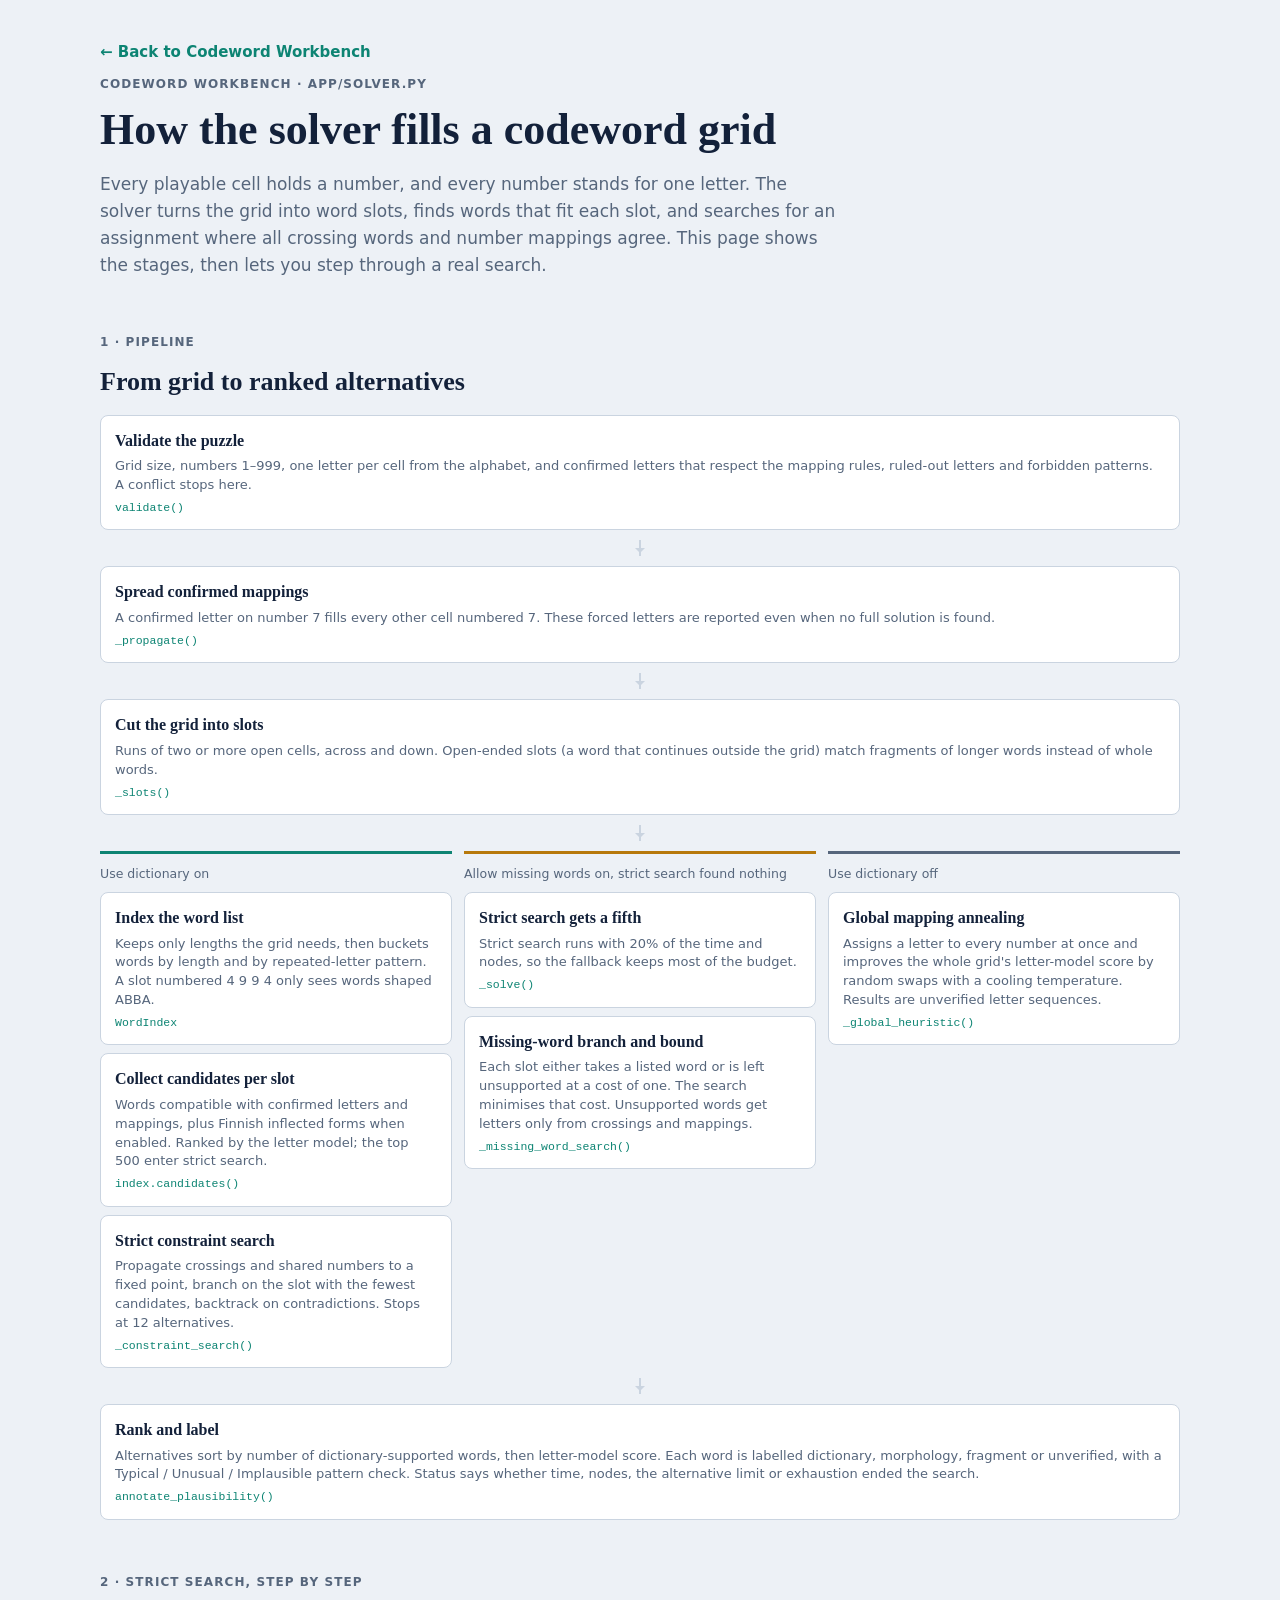
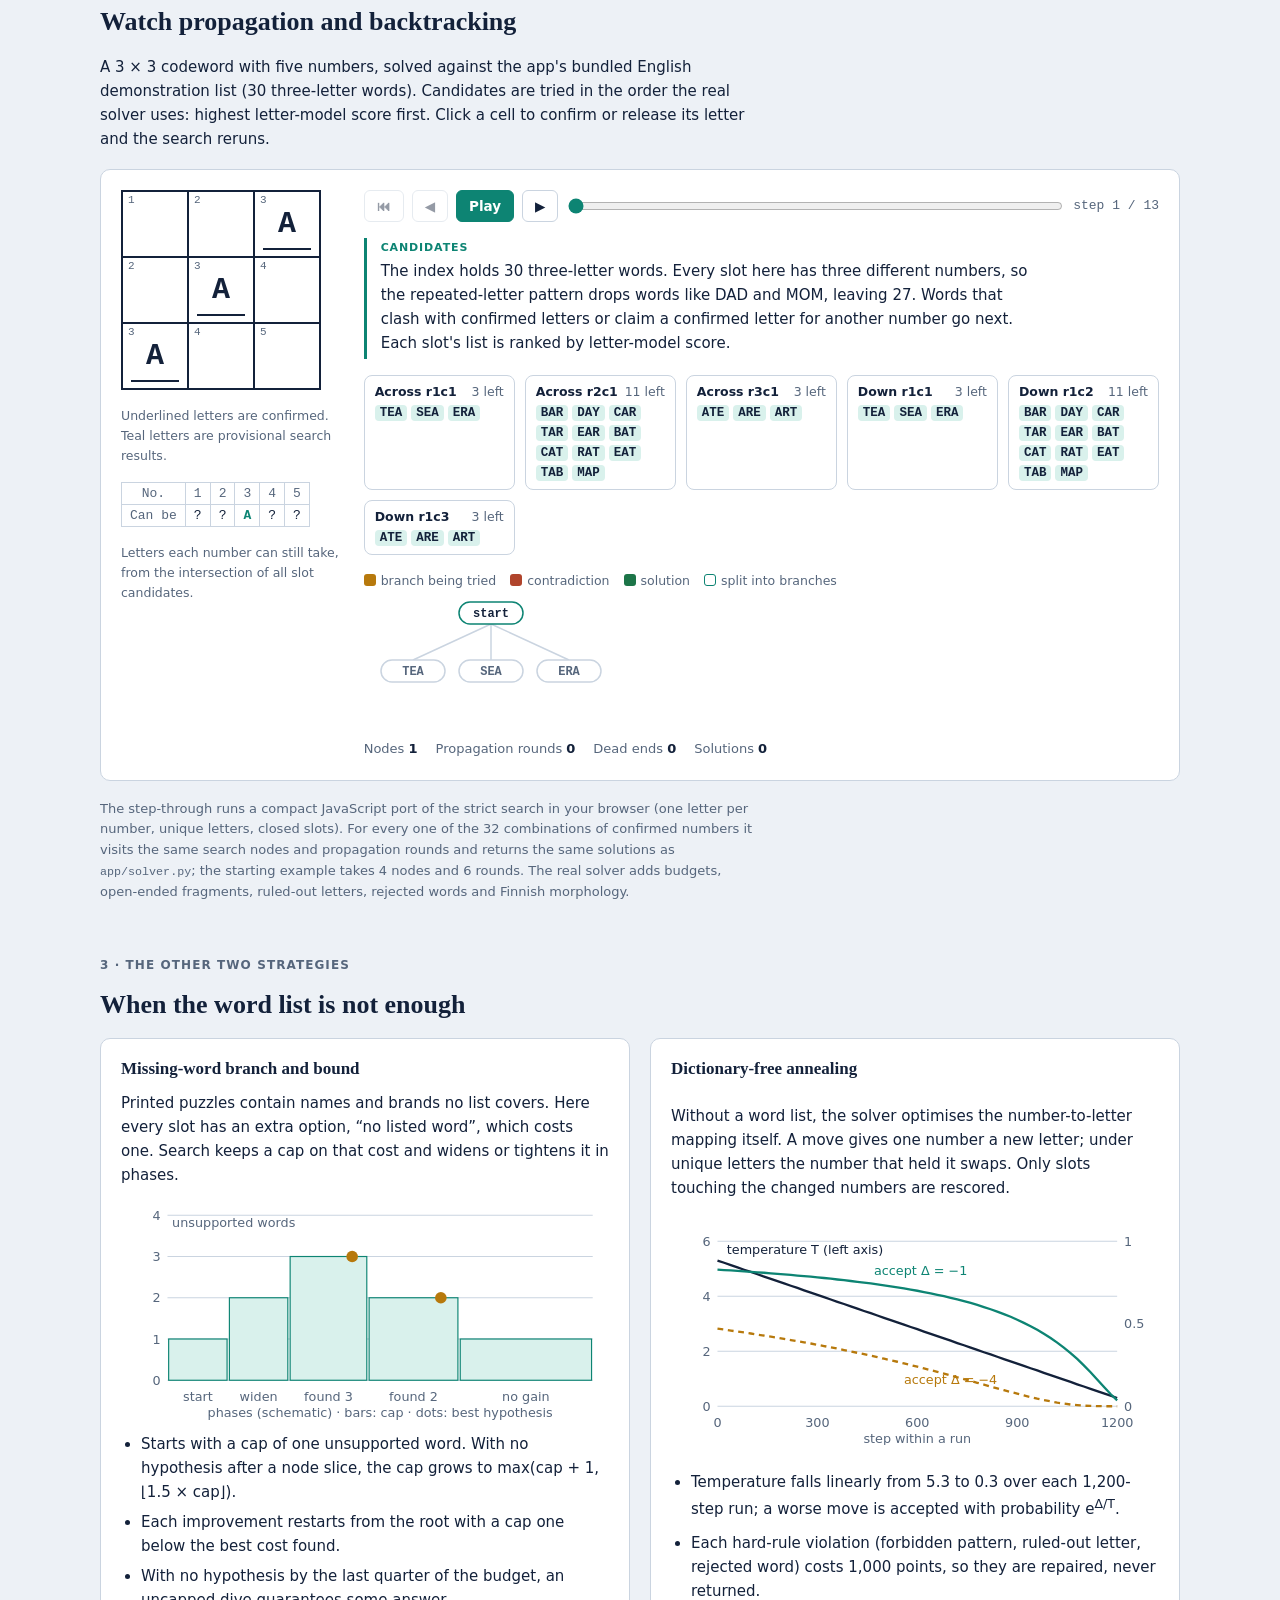
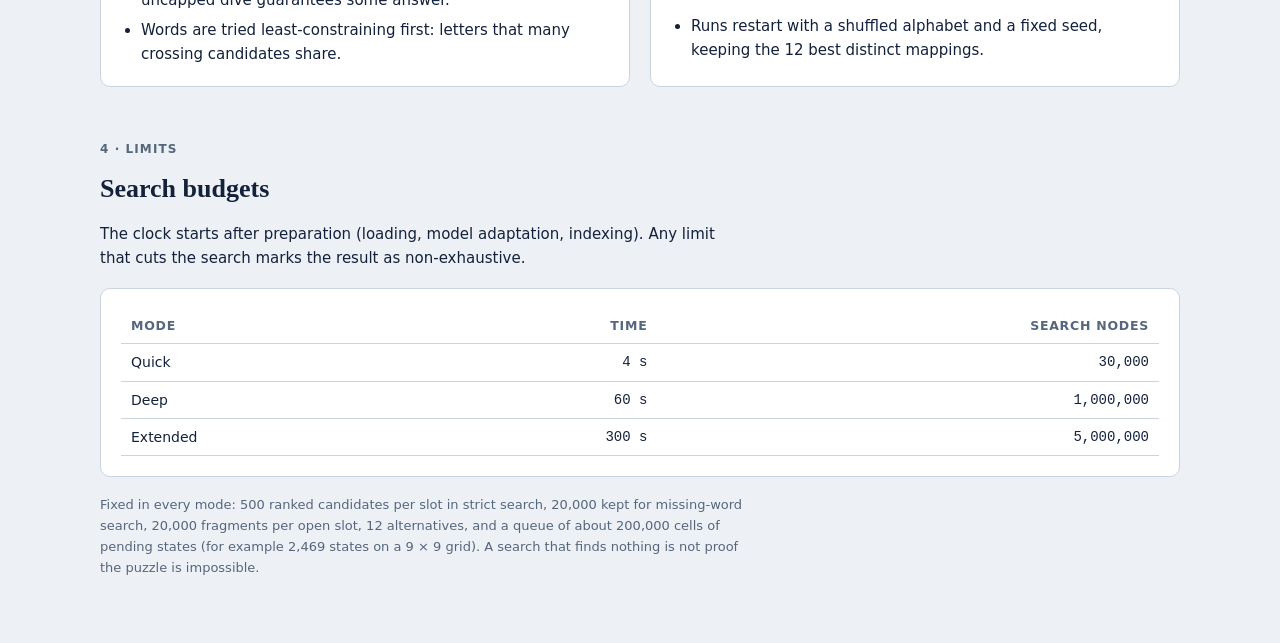
==== static/how-it-works.html @ 8bbf57bd "Keep the walkthrough's search tree inside its box With no confirmed letters the search tree is wider" ====
<!doctype html>
<html lang="en">
<meta charset="utf-8"><meta name="viewport" content="width=device-width, initial-scale=1, viewport-fit=cover">
<title>Codeword Solver Walkthrough</title>
<meta name="claude:viewport-fit-sides" content="cover">
<style>
/* Layout: one reading column; the step-through widens into a grid | candidates | tree workbench. */
:root{
  --paper:#edf1f6; --sheet:#ffffff; --ink:#13213a; --muted:#56667c; --rule:#cad4e0;
  --teal:#0d8473; --teal-soft:#d9f1ec; --focus:#b7790c; --focus-soft:#fbefd5;
  --dead:#b0442c; --ok:#1d7548; --black:#13213a;
  --display:"Iowan Old Style","Palatino Linotype",Palatino,"Book Antiqua",Georgia,serif;
  --body:system-ui,-apple-system,"Segoe UI",Roboto,"Helvetica Neue",Arial,sans-serif;
  --mono:ui-monospace,"SF Mono",Menlo,Consolas,"Liberation Mono",monospace;
  color-scheme:light;
}
@media (prefers-color-scheme:dark){:root:not([data-theme="light"]){
  --paper:#0b1220; --sheet:#121d2e; --ink:#e6edf5; --muted:#94a8bd; --rule:#26364b;
  --teal:#62dec5; --teal-soft:#14343a; --focus:#f2c14e; --focus-soft:#3a3018;
  --dead:#f08a6c; --ok:#6fd49b; --black:#05090f; color-scheme:dark}}
:root[data-theme="dark"]{
  --paper:#0b1220; --sheet:#121d2e; --ink:#e6edf5; --muted:#94a8bd; --rule:#26364b;
  --teal:#62dec5; --teal-soft:#14343a; --focus:#f2c14e; --focus-soft:#3a3018;
  --dead:#f08a6c; --ok:#6fd49b; --black:#05090f; color-scheme:dark}
*{box-sizing:border-box}
body{margin:0;background:var(--paper);color:var(--ink);font:15px/1.6 var(--body);
  padding-left:max(16px,env(safe-area-inset-left,0px));padding-right:max(16px,env(safe-area-inset-right,0px))}
main{max-width:1080px;margin:0 auto;padding-block:40px 64px;display:grid;gap:56px}
h1,h2,h3{font-family:var(--display);font-weight:600;line-height:1.2;text-wrap:balance;margin:0}
h1{font-size:clamp(30px,5vw,44px)} h2{font-size:26px} h3{font-size:17px}
p{margin:0;max-width:68ch} code,.mono{font-family:var(--mono);font-size:.9em}
.back{justify-self:start;color:var(--teal);font-weight:600;text-decoration:none}.back:hover{text-decoration:underline}.back:focus-visible{outline:2px solid var(--focus);outline-offset:3px}
.eyebrow{font:600 12px/1 var(--body);letter-spacing:.09em;text-transform:uppercase;color:var(--muted)}
section{display:grid;gap:18px} .lede{font-size:17px;color:var(--muted)}
header{display:grid;gap:14px}
.sheet{background:var(--sheet);border:1px solid var(--rule);border-radius:10px;padding:20px}
/* pipeline */
.flow{display:grid;gap:10px}
.stage{background:var(--sheet);border:1px solid var(--rule);border-radius:8px;padding:12px 14px;display:grid;gap:4px;min-width:0}
.stage b{font-family:var(--display);font-size:16px}
.stage small{color:var(--muted);font-size:13px;line-height:1.45}
.stage .fn{font-family:var(--mono);font-size:11.5px;color:var(--teal)}
.down{justify-self:center;width:2px;height:16px;background:var(--rule);position:relative}
.down::after{content:"";position:absolute;left:-4px;bottom:-2px;border:5px solid transparent;border-top-color:var(--rule)}
.fork{display:grid;grid-template-columns:repeat(auto-fit,minmax(230px,1fr));gap:12px;align-items:start}
.lane{display:grid;gap:8px;border-top:3px solid var(--rule);padding-top:10px;min-width:0}
.lane[data-k="strict"]{border-color:var(--teal)} .lane[data-k="missing"]{border-color:var(--focus)} .lane[data-k="anneal"]{border-color:var(--muted)}
.lane .cond{font-size:12.5px;color:var(--muted)}
/* workbench */
.bench{display:grid;grid-template-columns:auto minmax(0,1fr);gap:20px;align-items:start}
@media (max-width:760px){.bench{grid-template-columns:minmax(0,1fr)}}
.left{display:grid;gap:16px;justify-items:start}
.grid{display:grid;grid-template-columns:repeat(3,64px);grid-template-rows:repeat(3,64px);border:2px solid var(--ink);background:var(--ink);gap:2px}
.cell{position:relative;background:var(--sheet);border:0;padding:0;font:600 30px/64px var(--mono);color:var(--teal);text-align:center;cursor:pointer}
.cell .n{position:absolute;left:5px;top:3px;font:500 11px/1 var(--mono);color:var(--muted)}
.cell.given{color:var(--ink);font-weight:800}
.cell.given::after{content:"";position:absolute;inset:auto 8px 6px;height:2px;background:var(--ink)}
.cell.hot{background:var(--focus-soft)} .cell.new{animation:pop .5s ease}
.cell:focus-visible{outline:3px solid var(--focus);outline-offset:-3px}
@keyframes pop{from{background:var(--teal-soft)}}
.hint{font-size:12.5px;color:var(--muted);max-width:28ch}
table{border-collapse:collapse;font-variant-numeric:tabular-nums}
.support th,.support td{border:1px solid var(--rule);padding:3px 8px;font:13px var(--mono);text-align:center}
.support th{color:var(--muted);font-weight:500}
.support td.one{color:var(--teal);font-weight:700}
.slots{display:grid;grid-template-columns:repeat(auto-fill,minmax(150px,1fr));gap:10px}
.slot{border:1px solid var(--rule);border-radius:8px;padding:8px 10px;display:grid;gap:6px;align-content:start;min-width:0}
.slot.hot{border-color:var(--focus);background:var(--focus-soft)}
.slot.fail{border-color:var(--dead)}
.slot h4{margin:0;font:600 12.5px var(--body);display:flex;justify-content:space-between;gap:6px}
.slot h4 span{color:var(--muted);font-weight:500}
.words{display:flex;flex-wrap:wrap;gap:4px}
.w{font:600 12.5px var(--mono);padding:1px 5px;border-radius:4px;background:var(--teal-soft);color:var(--ink)}
.w.gone{background:none;color:var(--muted);text-decoration:line-through;font-weight:400}
.w.try{background:var(--focus);color:var(--sheet)}
.slot .done{font-size:12px;color:var(--ok)}
.controls{display:flex;flex-wrap:wrap;gap:8px;align-items:center}
button.b{font:600 13.5px var(--body);border:1px solid var(--rule);background:var(--sheet);color:var(--ink);border-radius:6px;padding:7px 12px;cursor:pointer}
button.b:hover{border-color:var(--teal)} button.b:focus-visible{outline:2px solid var(--focus);outline-offset:2px}
button.b.primary{background:var(--teal);border-color:var(--teal);color:var(--sheet)}
button.b:disabled{opacity:.45;cursor:default}
input[type=range]{flex:1 1 160px;accent-color:var(--teal)}
.counter{font:13px var(--mono);color:var(--muted);font-variant-numeric:tabular-nums}
.narr{border-left:3px solid var(--teal);padding:4px 0 4px 14px;display:grid;gap:6px;min-height:84px}
.narr.dead{border-color:var(--dead)} .narr.solution{border-color:var(--ok)} .narr.choose,.narr.branch{border-color:var(--focus)}
.narr .tag{font:700 11px/1 var(--body);letter-spacing:.08em;text-transform:uppercase}
.narr.dead .tag{color:var(--dead)} .narr.solution .tag{color:var(--ok)} .narr .tag{color:var(--teal)} .narr.choose .tag,.narr.branch .tag{color:var(--focus)}
.work{display:grid;gap:16px;min-width:0}.work>*{min-width:0}
/* Wide trees shrink to fit, down to 60% of full size, then scroll inside their own box. */
.treebox{overflow-x:auto;max-width:100%} .treebox svg{display:block;width:100%;height:auto}
.stats{display:flex;flex-wrap:wrap;gap:6px 18px;font-size:13px;color:var(--muted)}
.stats b{color:var(--ink);font-variant-numeric:tabular-nums}
.two{display:grid;grid-template-columns:repeat(auto-fit,minmax(300px,1fr));gap:20px}
.two>*{min-width:0}
ul{margin:0;padding-left:20px;display:grid;gap:6px;max-width:68ch}
.chart{width:100%;height:auto;display:block}
.chart text{fill:var(--muted);font:11px var(--body)}
.budgets{overflow-x:auto}
.budgets table{width:100%;min-width:480px}
.budgets th,.budgets td{text-align:left;padding:7px 10px;border-bottom:1px solid var(--rule);font-size:14px}
.budgets th{font-weight:600;color:var(--muted);font-size:12.5px;text-transform:uppercase;letter-spacing:.06em}
.budgets td.num{font-family:var(--mono);text-align:right}
.note{font-size:13px;color:var(--muted);max-width:80ch}
.legend{display:flex;flex-wrap:wrap;gap:14px;font-size:12.5px;color:var(--muted);align-items:center}
.sw{display:inline-block;width:12px;height:12px;border-radius:3px;vertical-align:-1px;margin-right:5px}
@media (prefers-reduced-motion:reduce){.cell.new{animation:none}}
</style>

<main>
<header>
  <a class="back" href="./">← Back to Codeword Workbench</a>
  <span class="eyebrow">Codeword Workbench · app/solver.py</span>
  <h1>How the solver fills a codeword grid</h1>
  <p class="lede">Every playable cell holds a number, and every number stands for one letter. The solver turns the grid into word slots, finds words that fit each slot, and searches for an assignment where all crossing words and number mappings agree. This page shows the stages, then lets you step through a real search.</p>
</header>

<section aria-labelledby="pipe">
  <span class="eyebrow">1 · Pipeline</span>
  <h2 id="pipe">From grid to ranked alternatives</h2>
  <div class="flow">
    <div class="stage"><b>Validate the puzzle</b><small>Grid size, numbers 1–999, one letter per cell from the alphabet, and confirmed letters that respect the mapping rules, ruled-out letters and forbidden patterns. A conflict stops here.</small><span class="fn">validate()</span></div>
    <div class="down"></div>
    <div class="stage"><b>Spread confirmed mappings</b><small>A confirmed letter on number 7 fills every other cell numbered 7. These forced letters are reported even when no full solution is found.</small><span class="fn">_propagate()</span></div>
    <div class="down"></div>
    <div class="stage"><b>Cut the grid into slots</b><small>Runs of two or more open cells, across and down. Open-ended slots (a word that continues outside the grid) match fragments of longer words instead of whole words.</small><span class="fn">_slots()</span></div>
    <div class="down"></div>
    <div class="fork">
      <div class="lane" data-k="strict">
        <span class="cond">Use dictionary on</span>
        <div class="stage"><b>Index the word list</b><small>Keeps only lengths the grid needs, then buckets words by length and by repeated-letter pattern. A slot numbered 4 9 9 4 only sees words shaped ABBA.</small><span class="fn">WordIndex</span></div>
        <div class="stage"><b>Collect candidates per slot</b><small>Words compatible with confirmed letters and mappings, plus Finnish inflected forms when enabled. Ranked by the letter model; the top 500 enter strict search.</small><span class="fn">index.candidates()</span></div>
        <div class="stage"><b>Strict constraint search</b><small>Propagate crossings and shared numbers to a fixed point, branch on the slot with the fewest candidates, backtrack on contradictions. Stops at 12 alternatives.</small><span class="fn">_constraint_search()</span></div>
      </div>
      <div class="lane" data-k="missing">
        <span class="cond">Allow missing words on, strict search found nothing</span>
        <div class="stage"><b>Strict search gets a fifth</b><small>Strict search runs with 20% of the time and nodes, so the fallback keeps most of the budget.</small><span class="fn">_solve()</span></div>
        <div class="stage"><b>Missing-word branch and bound</b><small>Each slot either takes a listed word or is left unsupported at a cost of one. The search minimises that cost. Unsupported words get letters only from crossings and mappings.</small><span class="fn">_missing_word_search()</span></div>
      </div>
      <div class="lane" data-k="anneal">
        <span class="cond">Use dictionary off</span>
        <div class="stage"><b>Global mapping annealing</b><small>Assigns a letter to every number at once and improves the whole grid's letter-model score by random swaps with a cooling temperature. Results are unverified letter sequences.</small><span class="fn">_global_heuristic()</span></div>
      </div>
    </div>
    <div class="down"></div>
    <div class="stage"><b>Rank and label</b><small>Alternatives sort by number of dictionary-supported words, then letter-model score. Each word is labelled dictionary, morphology, fragment or unverified, with a Typical / Unusual / Implausible pattern check. Status says whether time, nodes, the alternative limit or exhaustion ended the search.</small><span class="fn">annotate_plausibility()</span></div>
  </div>
</section>

<section aria-labelledby="step">
  <span class="eyebrow">2 · Strict search, step by step</span>
  <h2 id="step">Watch propagation and backtracking</h2>
  <p>A 3 × 3 codeword with five numbers, solved against the app's bundled English demonstration list (30 three-letter words). Candidates are tried in the order the real solver uses: highest letter-model score first. Click a cell to confirm or release its letter and the search reruns.</p>
  <div class="sheet bench">
    <div class="left">
      <div class="grid" id="grid" role="group" aria-label="Puzzle grid"></div>
      <p class="hint">Underlined letters are confirmed. Teal letters are provisional search results.</p>
      <table class="support" aria-label="Letters still possible for each number"><thead><tr id="supH"></tr></thead><tbody><tr id="supB"></tr></tbody></table>
      <p class="hint">Letters each number can still take, from the intersection of all slot candidates.</p>
    </div>
    <div class="work">
      <div class="controls">
        <button class="b" id="first" aria-label="First step">⏮</button>
        <button class="b" id="prev" aria-label="Previous step">◀</button>
        <button class="b primary" id="play">Play</button>
        <button class="b" id="next" aria-label="Next step">▶</button>
        <input type="range" id="scrub" min="0" max="0" value="0" aria-label="Step">
        <span class="counter" id="count"></span>
      </div>
      <div class="narr" id="narr" aria-live="polite"></div>
      <div class="slots" id="slots"></div>
      <div>
        <div class="legend"><span><i class="sw" style="background:var(--focus)"></i>branch being tried</span><span><i class="sw" style="background:var(--dead)"></i>contradiction</span><span><i class="sw" style="background:var(--ok)"></i>solution</span><span><i class="sw" style="border:1.5px solid var(--teal)"></i>split into branches</span></div>
        <div class="treebox" id="tree"></div>
      </div>
      <div class="stats" id="stats"></div>
    </div>
  </div>
  <p class="note">The step-through runs a compact JavaScript port of the strict search in your browser (one letter per number, unique letters, closed slots). For every one of the 32 combinations of confirmed numbers it visits the same search nodes and propagation rounds and returns the same solutions as <code>app/solver.py</code>; the starting example takes 4 nodes and 6 rounds. The real solver adds budgets, open-ended fragments, ruled-out letters, rejected words and Finnish morphology.</p>
</section>

<section aria-labelledby="fallbacks">
  <span class="eyebrow">3 · The other two strategies</span>
  <h2 id="fallbacks">When the word list is not enough</h2>
  <div class="two">
    <div class="sheet" style="display:grid;gap:12px">
      <h3>Missing-word branch and bound</h3>
      <p>Printed puzzles contain names and brands no list covers. Here every slot has an extra option, “no listed word”, which costs one. Search keeps a cap on that cost and widens or tightens it in phases.</p>
      <svg class="chart" id="capchart" viewBox="0 0 420 190" role="img" aria-label="Schematic of the unsupported-word cap over successive search phases"></svg>
      <ul>
        <li>Starts with a cap of one unsupported word. With no hypothesis after a node slice, the cap grows to max(cap + 1, ⌊1.5 × cap⌋).</li>
        <li>Each improvement restarts from the root with a cap one below the best cost found.</li>
        <li>With no hypothesis by the last quarter of the budget, an uncapped dive guarantees some answer.</li>
        <li>Words are tried least-constraining first: letters that many crossing candidates share.</li>
      </ul>
    </div>
    <div class="sheet" style="display:grid;gap:12px">
      <h3>Dictionary-free annealing</h3>
      <p>Without a word list, the solver optimises the number-to-letter mapping itself. A move gives one number a new letter; under unique letters the number that held it swaps. Only slots touching the changed numbers are rescored.</p>
      <svg class="chart" id="annealchart" viewBox="0 0 420 190" role="img" aria-label="Temperature and acceptance probability over one 1200-step annealing run"></svg>
      <ul>
        <li>Temperature falls linearly from 5.3 to 0.3 over each 1,200-step run; a worse move is accepted with probability e<sup>Δ/T</sup>.</li>
        <li>Each hard-rule violation (forbidden pattern, ruled-out letter, rejected word) costs 1,000 points, so they are repaired, never returned.</li>
        <li>Runs restart with a shuffled alphabet and a fixed seed, keeping the 12 best distinct mappings.</li>
      </ul>
    </div>
  </div>
</section>

<section aria-labelledby="budget">
  <span class="eyebrow">4 · Limits</span>
  <h2 id="budget">Search budgets</h2>
  <p>The clock starts after preparation (loading, model adaptation, indexing). Any limit that cuts the search marks the result as non-exhaustive.</p>
  <div class="sheet budgets">
    <table>
      <thead><tr><th>Mode</th><th style="text-align:right">Time</th><th style="text-align:right">Search nodes</th></tr></thead>
      <tbody>
        <tr><td>Quick</td><td class="num">4 s</td><td class="num">30,000</td></tr>
        <tr><td>Deep</td><td class="num">60 s</td><td class="num">1,000,000</td></tr>
        <tr><td>Extended</td><td class="num">300 s</td><td class="num">5,000,000</td></tr>
      </tbody>
    </table>
  </div>
  <p class="note">Fixed in every mode: 500 ranked candidates per slot in strict search, 20,000 kept for missing-word search, 20,000 fragments per open slot, 12 alternatives, and a queue of about 200,000 cells of pending states (for example 2,469 states on a 9 × 9 grid). A search that finds nothing is not proof the puzzle is impossible.</p>
</section>
</main>

<script src="how-it-works-engine.js"></script>
<script src="how-it-works.js"></script>
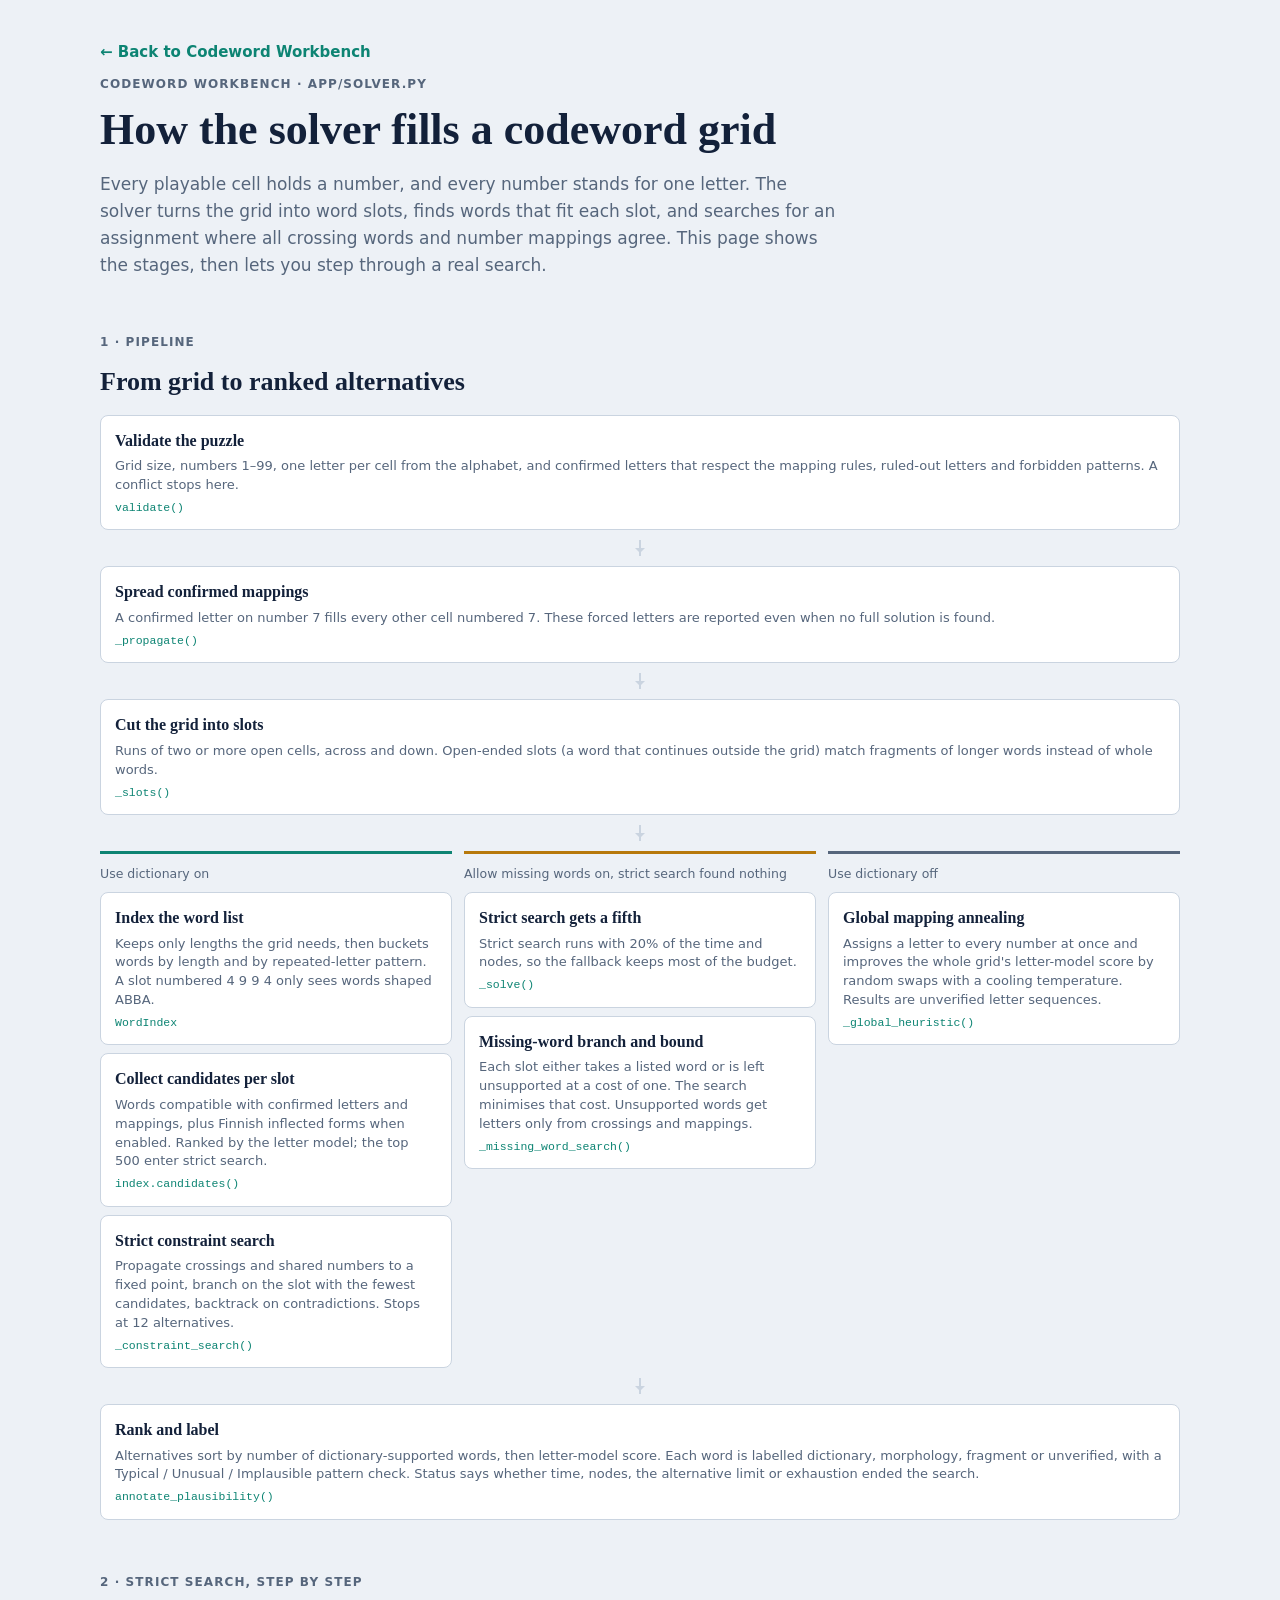
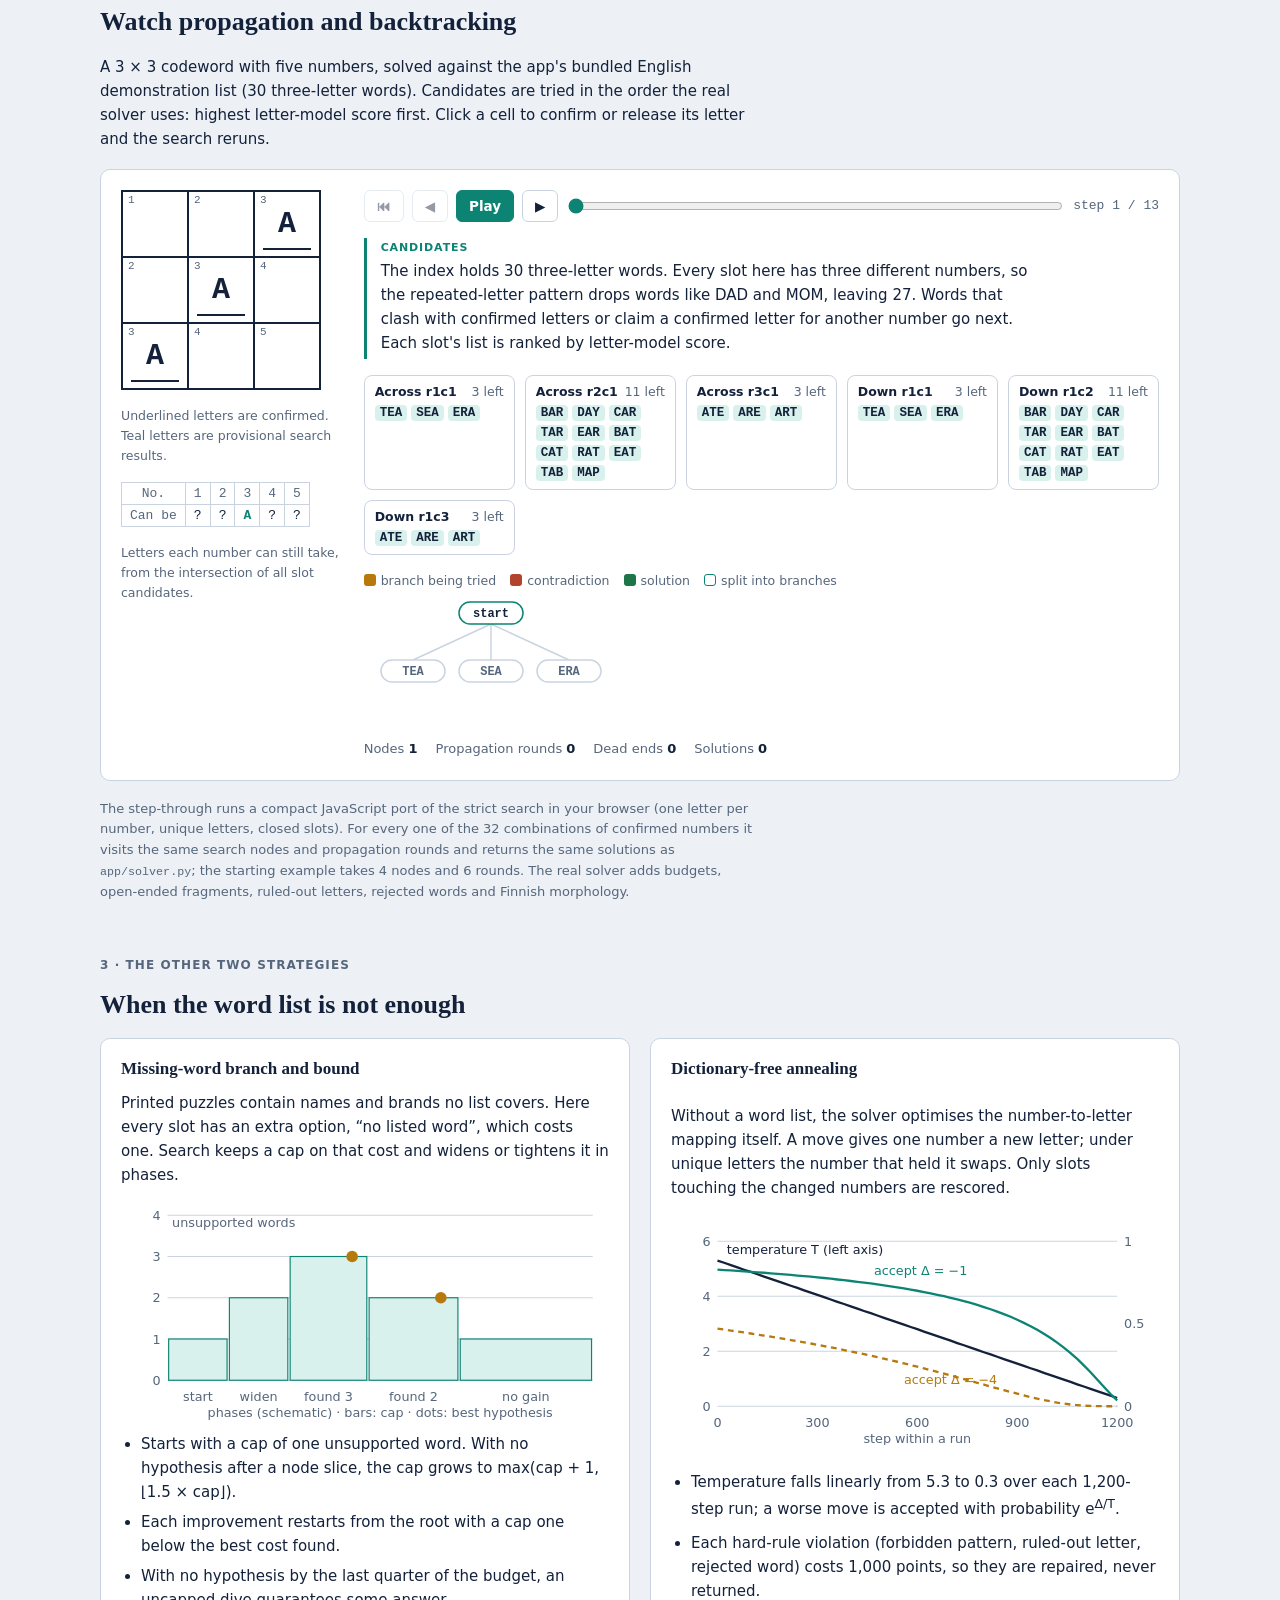
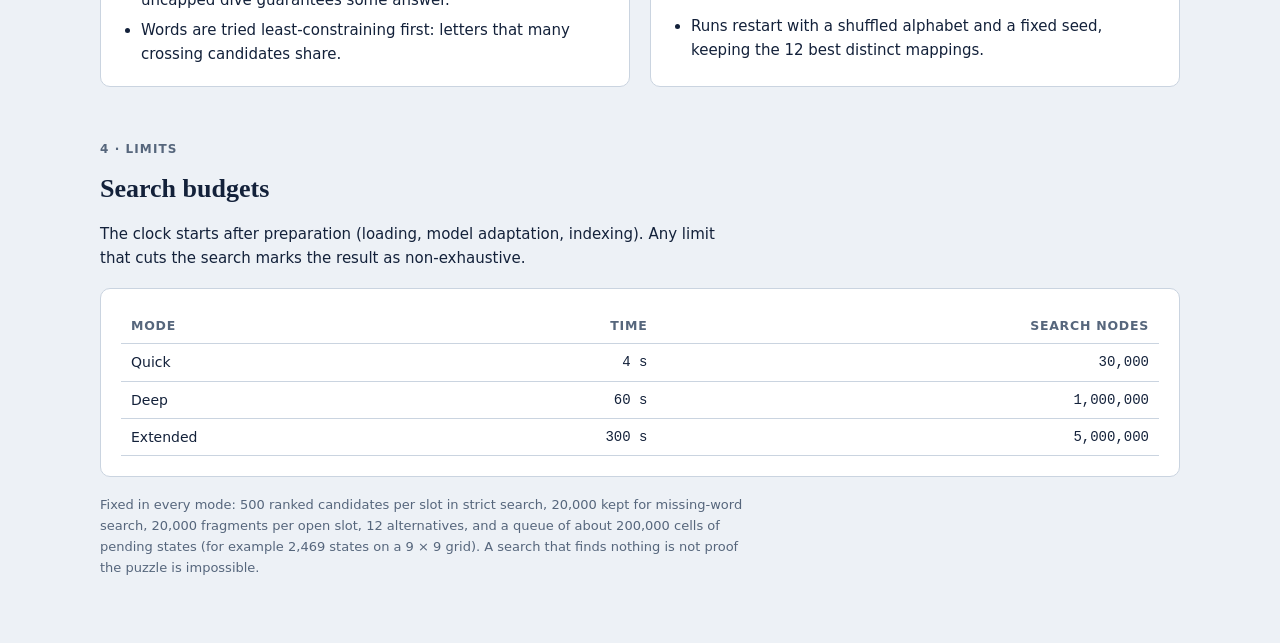
==== commit 1f8f854d: "Keep the how-it-works page in step with the solver The page still said cell numbers run to 999 after" ====
--- a/static/how-it-works.html
+++ b/static/how-it-works.html
@@ -118,7 +118,7 @@
   <span class="eyebrow">1 · Pipeline</span>
   <h2 id="pipe">From grid to ranked alternatives</h2>
   <div class="flow">
-    <div class="stage"><b>Validate the puzzle</b><small>Grid size, numbers 1–999, one letter per cell from the alphabet, and confirmed letters that respect the mapping rules, ruled-out letters and forbidden patterns. A conflict stops here.</small><span class="fn">validate()</span></div>
+    <div class="stage"><b>Validate the puzzle</b><small>Grid size, numbers 1–<span data-fact="maxCellNumber">99</span>, one letter per cell from the alphabet, and confirmed letters that respect the mapping rules, ruled-out letters and forbidden patterns. A conflict stops here.</small><span class="fn">validate()</span></div>
     <div class="down"></div>
     <div class="stage"><b>Spread confirmed mappings</b><small>A confirmed letter on number 7 fills every other cell numbered 7. These forced letters are reported even when no full solution is found.</small><span class="fn">_propagate()</span></div>
     <div class="down"></div>
@@ -128,12 +128,12 @@
       <div class="lane" data-k="strict">
         <span class="cond">Use dictionary on</span>
         <div class="stage"><b>Index the word list</b><small>Keeps only lengths the grid needs, then buckets words by length and by repeated-letter pattern. A slot numbered 4 9 9 4 only sees words shaped ABBA.</small><span class="fn">WordIndex</span></div>
-        <div class="stage"><b>Collect candidates per slot</b><small>Words compatible with confirmed letters and mappings, plus Finnish inflected forms when enabled. Ranked by the letter model; the top 500 enter strict search.</small><span class="fn">index.candidates()</span></div>
-        <div class="stage"><b>Strict constraint search</b><small>Propagate crossings and shared numbers to a fixed point, branch on the slot with the fewest candidates, backtrack on contradictions. Stops at 12 alternatives.</small><span class="fn">_constraint_search()</span></div>
+        <div class="stage"><b>Collect candidates per slot</b><small>Words compatible with confirmed letters and mappings, plus Finnish inflected forms when enabled. Ranked by the letter model; the top <span data-fact="MAX_CANDIDATES">500</span> enter strict search.</small><span class="fn">index.candidates()</span></div>
+        <div class="stage"><b>Strict constraint search</b><small>Propagate crossings and shared numbers to a fixed point, branch on the slot with the fewest candidates, backtrack on contradictions. Stops at <span data-fact="MAX_SOLUTIONS">12</span> alternatives.</small><span class="fn">_constraint_search()</span></div>
       </div>
       <div class="lane" data-k="missing">
         <span class="cond">Allow missing words on, strict search found nothing</span>
-        <div class="stage"><b>Strict search gets a fifth</b><small>Strict search runs with 20% of the time and nodes, so the fallback keeps most of the budget.</small><span class="fn">_solve()</span></div>
+        <div class="stage"><b>Strict search gets a fifth</b><small>Strict search runs with <span data-fact="strictSharePercent">20</span>% of the time and nodes, so the fallback keeps most of the budget.</small><span class="fn">_solve()</span></div>
         <div class="stage"><b>Missing-word branch and bound</b><small>Each slot either takes a listed word or is left unsupported at a cost of one. The search minimises that cost. Unsupported words get letters only from crossings and mappings.</small><span class="fn">_missing_word_search()</span></div>
       </div>
       <div class="lane" data-k="anneal">
@@ -149,7 +149,7 @@
 <section aria-labelledby="step">
   <span class="eyebrow">2 · Strict search, step by step</span>
   <h2 id="step">Watch propagation and backtracking</h2>
-  <p>A 3 × 3 codeword with five numbers, solved against the app's bundled English demonstration list (30 three-letter words). Candidates are tried in the order the real solver uses: highest letter-model score first. Click a cell to confirm or release its letter and the search reruns.</p>
+  <p>A 3 × 3 codeword with five numbers, solved against the app's bundled English demonstration list (<span data-fact="demoThreeLetterWords">30</span> three-letter words). Candidates are tried in the order the real solver uses: highest letter-model score first. Click a cell to confirm or release its letter and the search reruns.</p>
   <div class="sheet bench">
     <div class="left">
       <div class="grid" id="grid" role="group" aria-label="Puzzle grid"></div>
@@ -187,9 +187,9 @@
       <p>Printed puzzles contain names and brands no list covers. Here every slot has an extra option, “no listed word”, which costs one. Search keeps a cap on that cost and widens or tightens it in phases.</p>
       <svg class="chart" id="capchart" viewBox="0 0 420 190" role="img" aria-label="Schematic of the unsupported-word cap over successive search phases"></svg>
       <ul>
-        <li>Starts with a cap of one unsupported word. With no hypothesis after a node slice, the cap grows to max(cap + 1, ⌊1.5 × cap⌋).</li>
+        <li>Starts with a cap of one unsupported word. With no hypothesis after a node slice, the cap grows to max(cap + 1, ⌊<span data-fact="capGrowth">1.5</span> × cap⌋).</li>
         <li>Each improvement restarts from the root with a cap one below the best cost found.</li>
-        <li>With no hypothesis by the last quarter of the budget, an uncapped dive guarantees some answer.</li>
+        <li>With no hypothesis by the last <span data-fact="diveShare">quarter</span> of the budget, an uncapped dive guarantees some answer.</li>
         <li>Words are tried least-constraining first: letters that many crossing candidates share.</li>
       </ul>
     </div>
@@ -198,9 +198,9 @@
       <p>Without a word list, the solver optimises the number-to-letter mapping itself. A move gives one number a new letter; under unique letters the number that held it swaps. Only slots touching the changed numbers are rescored.</p>
       <svg class="chart" id="annealchart" viewBox="0 0 420 190" role="img" aria-label="Temperature and acceptance probability over one 1200-step annealing run"></svg>
       <ul>
-        <li>Temperature falls linearly from 5.3 to 0.3 over each 1,200-step run; a worse move is accepted with probability e<sup>Δ/T</sup>.</li>
-        <li>Each hard-rule violation (forbidden pattern, ruled-out letter, rejected word) costs 1,000 points, so they are repaired, never returned.</li>
-        <li>Runs restart with a shuffled alphabet and a fixed seed, keeping the 12 best distinct mappings.</li>
+        <li>Temperature falls linearly from <span data-fact="tempStart">5.3</span> to <span data-fact="tempEnd">0.3</span> over each <span data-fact="annealSteps">1,200</span>-step run; a worse move is accepted with probability e<sup>Δ/T</sup>.</li>
+        <li>Each hard-rule violation (forbidden pattern, ruled-out letter, rejected word) costs <span data-fact="violationPenalty">1,000</span> points, so they are repaired, never returned.</li>
+        <li>Runs restart with a shuffled alphabet and a fixed seed, keeping the <span data-fact="MAX_SOLUTIONS">12</span> best distinct mappings.</li>
       </ul>
     </div>
   </div>
@@ -214,13 +214,13 @@
     <table>
       <thead><tr><th>Mode</th><th style="text-align:right">Time</th><th style="text-align:right">Search nodes</th></tr></thead>
       <tbody>
-        <tr><td>Quick</td><td class="num">4 s</td><td class="num">30,000</td></tr>
-        <tr><td>Deep</td><td class="num">60 s</td><td class="num">1,000,000</td></tr>
-        <tr><td>Extended</td><td class="num">300 s</td><td class="num">5,000,000</td></tr>
+        <tr><td>Quick</td><td class="num"><span data-fact="MAX_SECONDS">4</span> s</td><td class="num"><span data-fact="MAX_NODES">30,000</span></td></tr>
+        <tr><td>Deep</td><td class="num"><span data-fact="DEEP_SECONDS">60</span> s</td><td class="num"><span data-fact="DEEP_NODES">1,000,000</span></td></tr>
+        <tr><td>Extended</td><td class="num"><span data-fact="EXTENDED_SECONDS">300</span> s</td><td class="num"><span data-fact="EXTENDED_NODES">5,000,000</span></td></tr>
       </tbody>
     </table>
   </div>
-  <p class="note">Fixed in every mode: 500 ranked candidates per slot in strict search, 20,000 kept for missing-word search, 20,000 fragments per open slot, 12 alternatives, and a queue of about 200,000 cells of pending states (for example 2,469 states on a 9 × 9 grid). A search that finds nothing is not proof the puzzle is impossible.</p>
+  <p class="note">Fixed in every mode: <span data-fact="MAX_CANDIDATES">500</span> ranked candidates per slot in strict search, <span data-fact="MISSING_WORD_CANDIDATES">20,000</span> kept for missing-word search, <span data-fact="MAX_FRAGMENTS">20,000</span> fragments per open slot, <span data-fact="MAX_SOLUTIONS">12</span> alternatives, and a queue of about <span data-fact="MAX_FRONTIER_CELLS">200,000</span> cells of pending states (for example <span data-fact="frontier9x9">2,469</span> states on a 9 × 9 grid). A search that finds nothing is not proof the puzzle is impossible.</p>
 </section>
 </main>
 
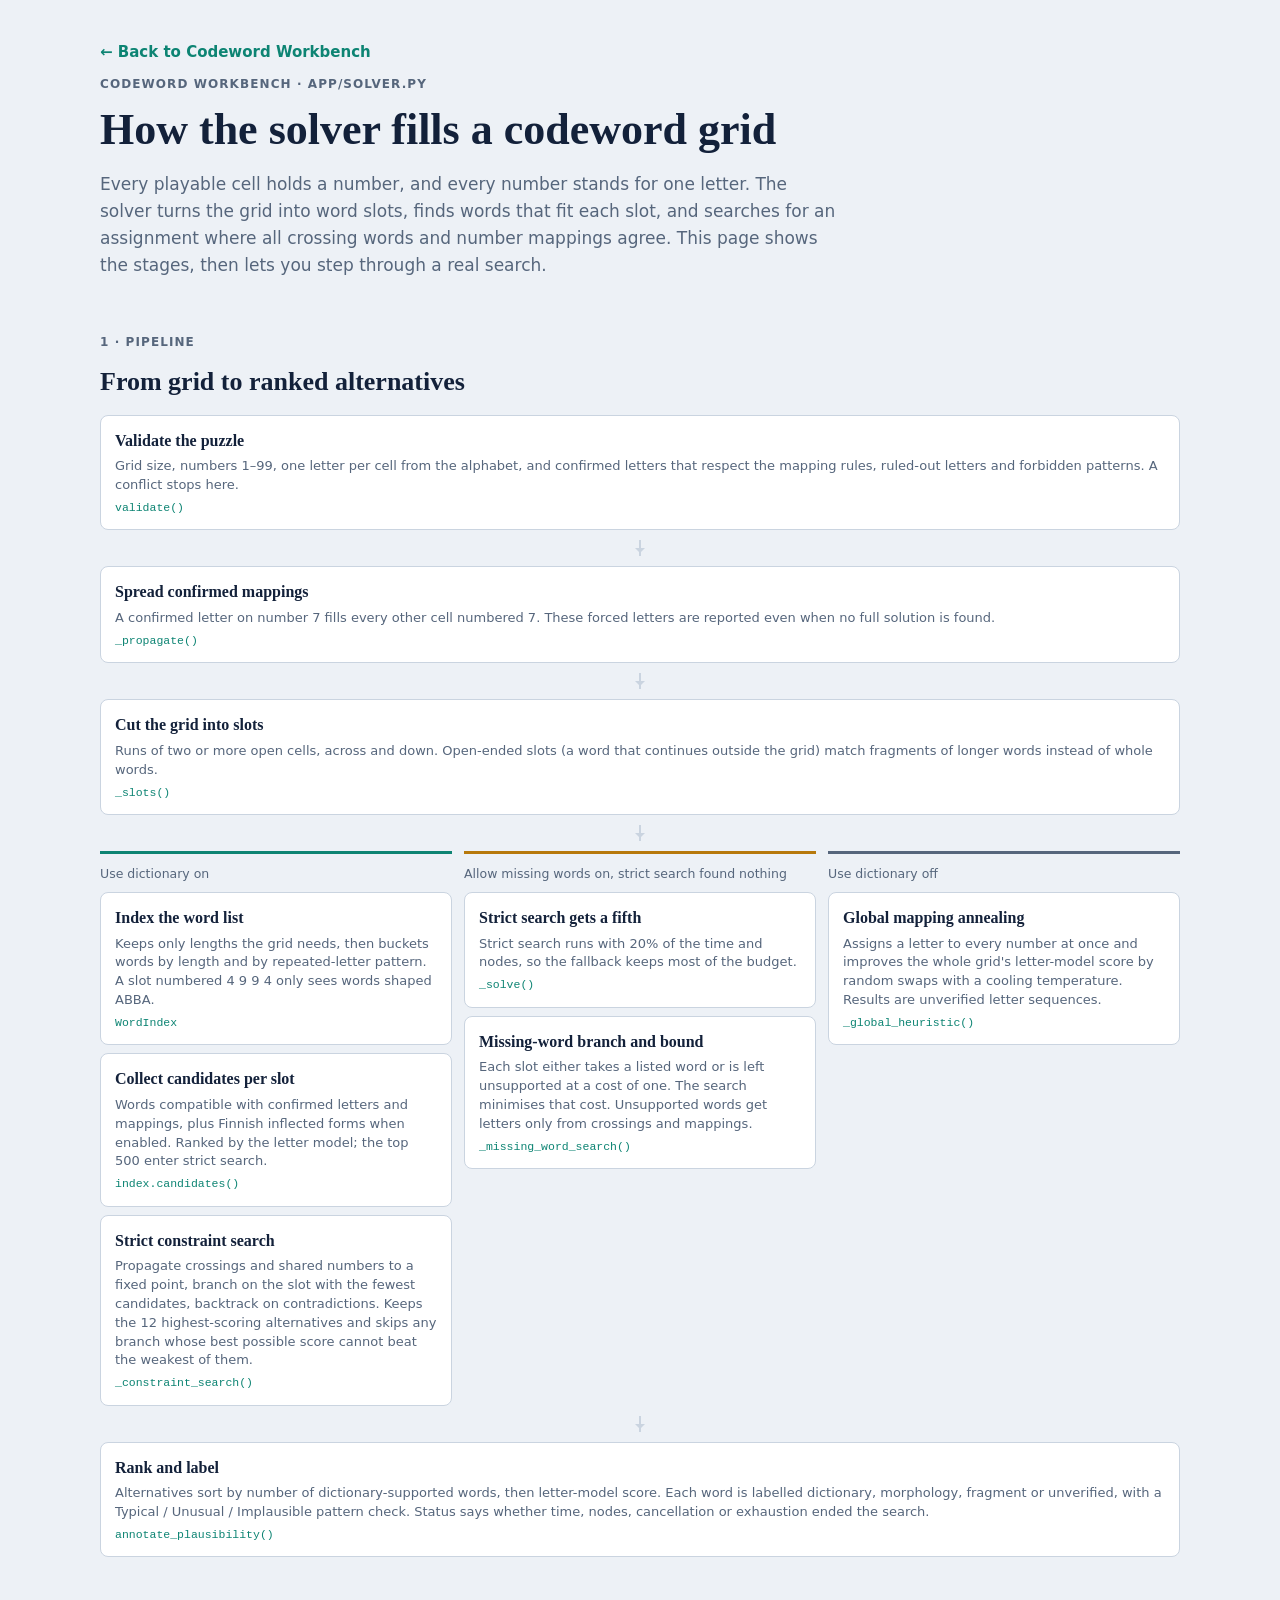
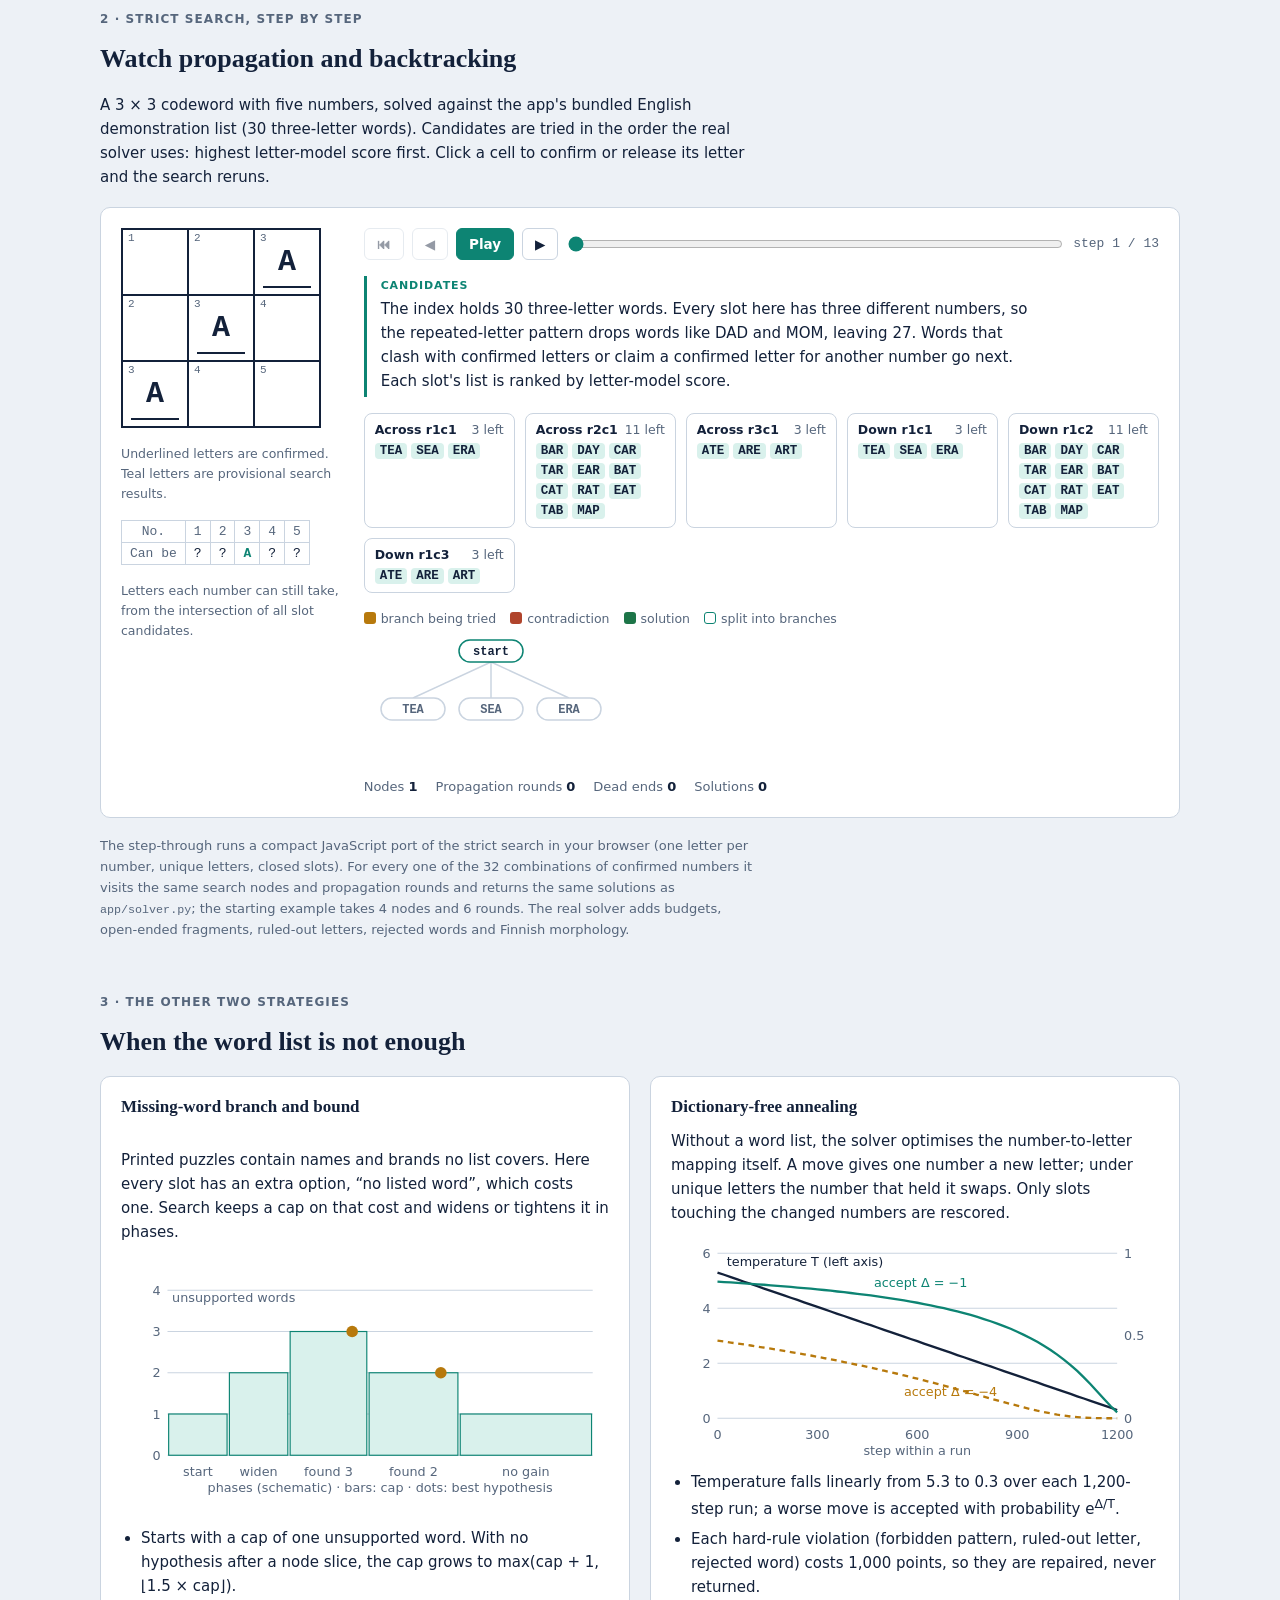
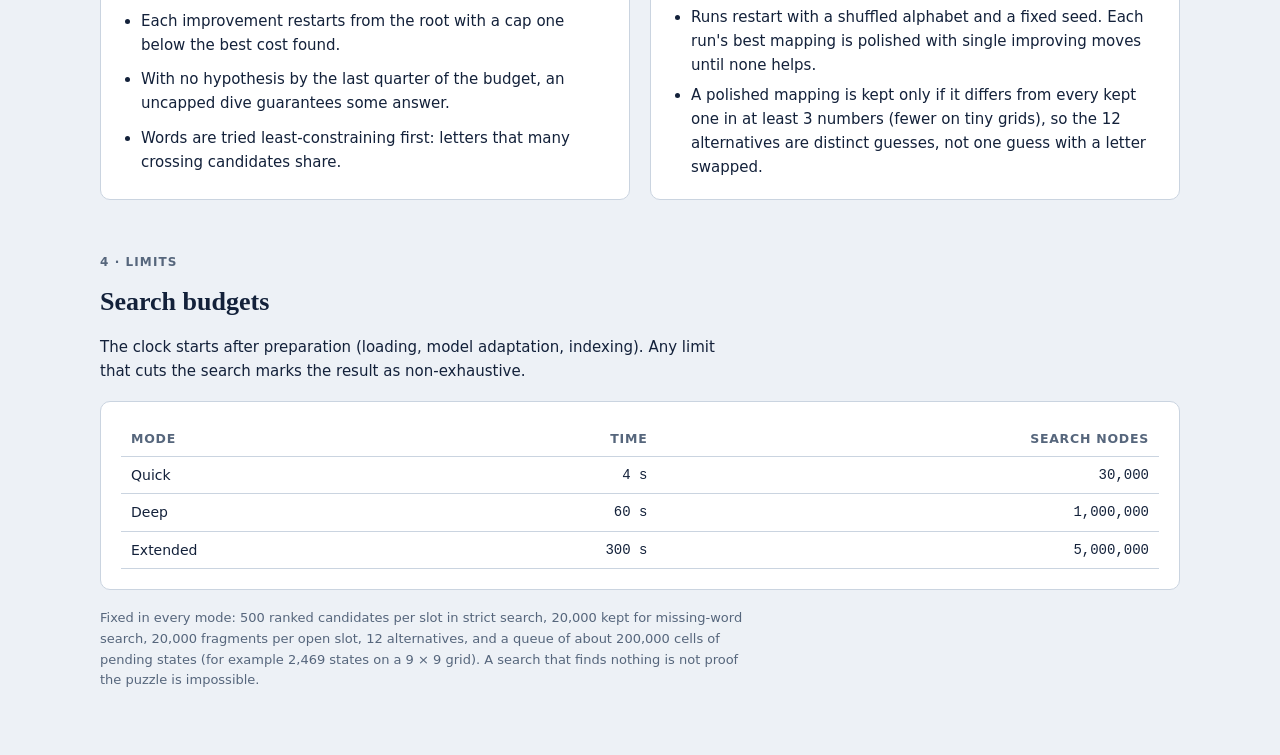
==== commit efaec138: "Rank kept alternatives by score and make dictionary-free ones distinct Strict constraint search now " ====
--- a/static/how-it-works.html
+++ b/static/how-it-works.html
@@ -129,7 +129,7 @@
         <span class="cond">Use dictionary on</span>
         <div class="stage"><b>Index the word list</b><small>Keeps only lengths the grid needs, then buckets words by length and by repeated-letter pattern. A slot numbered 4 9 9 4 only sees words shaped ABBA.</small><span class="fn">WordIndex</span></div>
         <div class="stage"><b>Collect candidates per slot</b><small>Words compatible with confirmed letters and mappings, plus Finnish inflected forms when enabled. Ranked by the letter model; the top <span data-fact="MAX_CANDIDATES">500</span> enter strict search.</small><span class="fn">index.candidates()</span></div>
-        <div class="stage"><b>Strict constraint search</b><small>Propagate crossings and shared numbers to a fixed point, branch on the slot with the fewest candidates, backtrack on contradictions. Stops at <span data-fact="MAX_SOLUTIONS">12</span> alternatives.</small><span class="fn">_constraint_search()</span></div>
+        <div class="stage"><b>Strict constraint search</b><small>Propagate crossings and shared numbers to a fixed point, branch on the slot with the fewest candidates, backtrack on contradictions. Keeps the <span data-fact="MAX_SOLUTIONS">12</span> highest-scoring alternatives and skips any branch whose best possible score cannot beat the weakest of them.</small><span class="fn">_constraint_search()</span></div>
       </div>
       <div class="lane" data-k="missing">
         <span class="cond">Allow missing words on, strict search found nothing</span>
@@ -142,7 +142,7 @@
       </div>
     </div>
     <div class="down"></div>
-    <div class="stage"><b>Rank and label</b><small>Alternatives sort by number of dictionary-supported words, then letter-model score. Each word is labelled dictionary, morphology, fragment or unverified, with a Typical / Unusual / Implausible pattern check. Status says whether time, nodes, the alternative limit or exhaustion ended the search.</small><span class="fn">annotate_plausibility()</span></div>
+    <div class="stage"><b>Rank and label</b><small>Alternatives sort by number of dictionary-supported words, then letter-model score. Each word is labelled dictionary, morphology, fragment or unverified, with a Typical / Unusual / Implausible pattern check. Status says whether time, nodes, cancellation or exhaustion ended the search.</small><span class="fn">annotate_plausibility()</span></div>
   </div>
 </section>
 
@@ -200,7 +200,8 @@
       <ul>
         <li>Temperature falls linearly from <span data-fact="tempStart">5.3</span> to <span data-fact="tempEnd">0.3</span> over each <span data-fact="annealSteps">1,200</span>-step run; a worse move is accepted with probability e<sup>Δ/T</sup>.</li>
         <li>Each hard-rule violation (forbidden pattern, ruled-out letter, rejected word) costs <span data-fact="violationPenalty">1,000</span> points, so they are repaired, never returned.</li>
-        <li>Runs restart with a shuffled alphabet and a fixed seed, keeping the <span data-fact="MAX_SOLUTIONS">12</span> best distinct mappings.</li>
+        <li>Runs restart with a shuffled alphabet and a fixed seed. Each run's best mapping is polished with single improving moves until none helps.</li>
+        <li>A polished mapping is kept only if it differs from every kept one in at least <span data-fact="MIN_MAPPING_DISTANCE">3</span> numbers (fewer on tiny grids), so the <span data-fact="MAX_SOLUTIONS">12</span> alternatives are distinct guesses, not one guess with a letter swapped.</li>
       </ul>
     </div>
   </div>
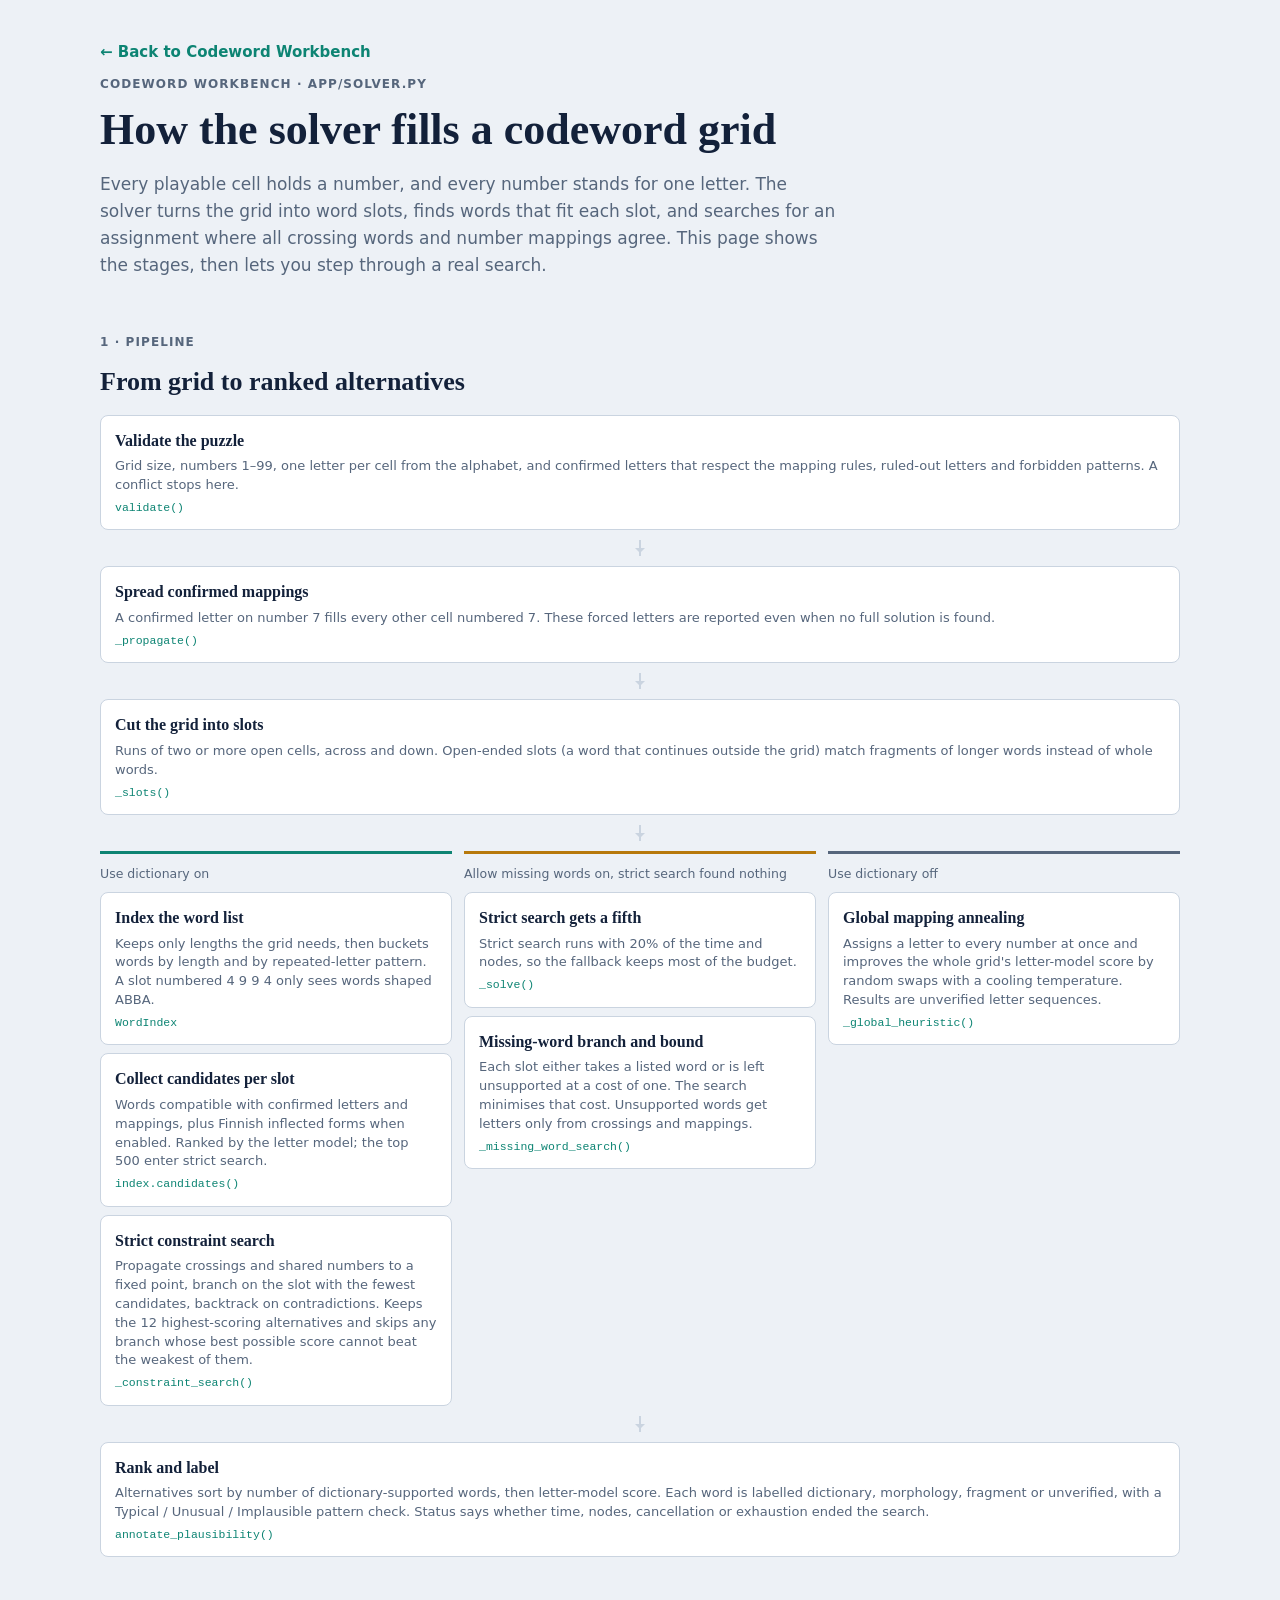
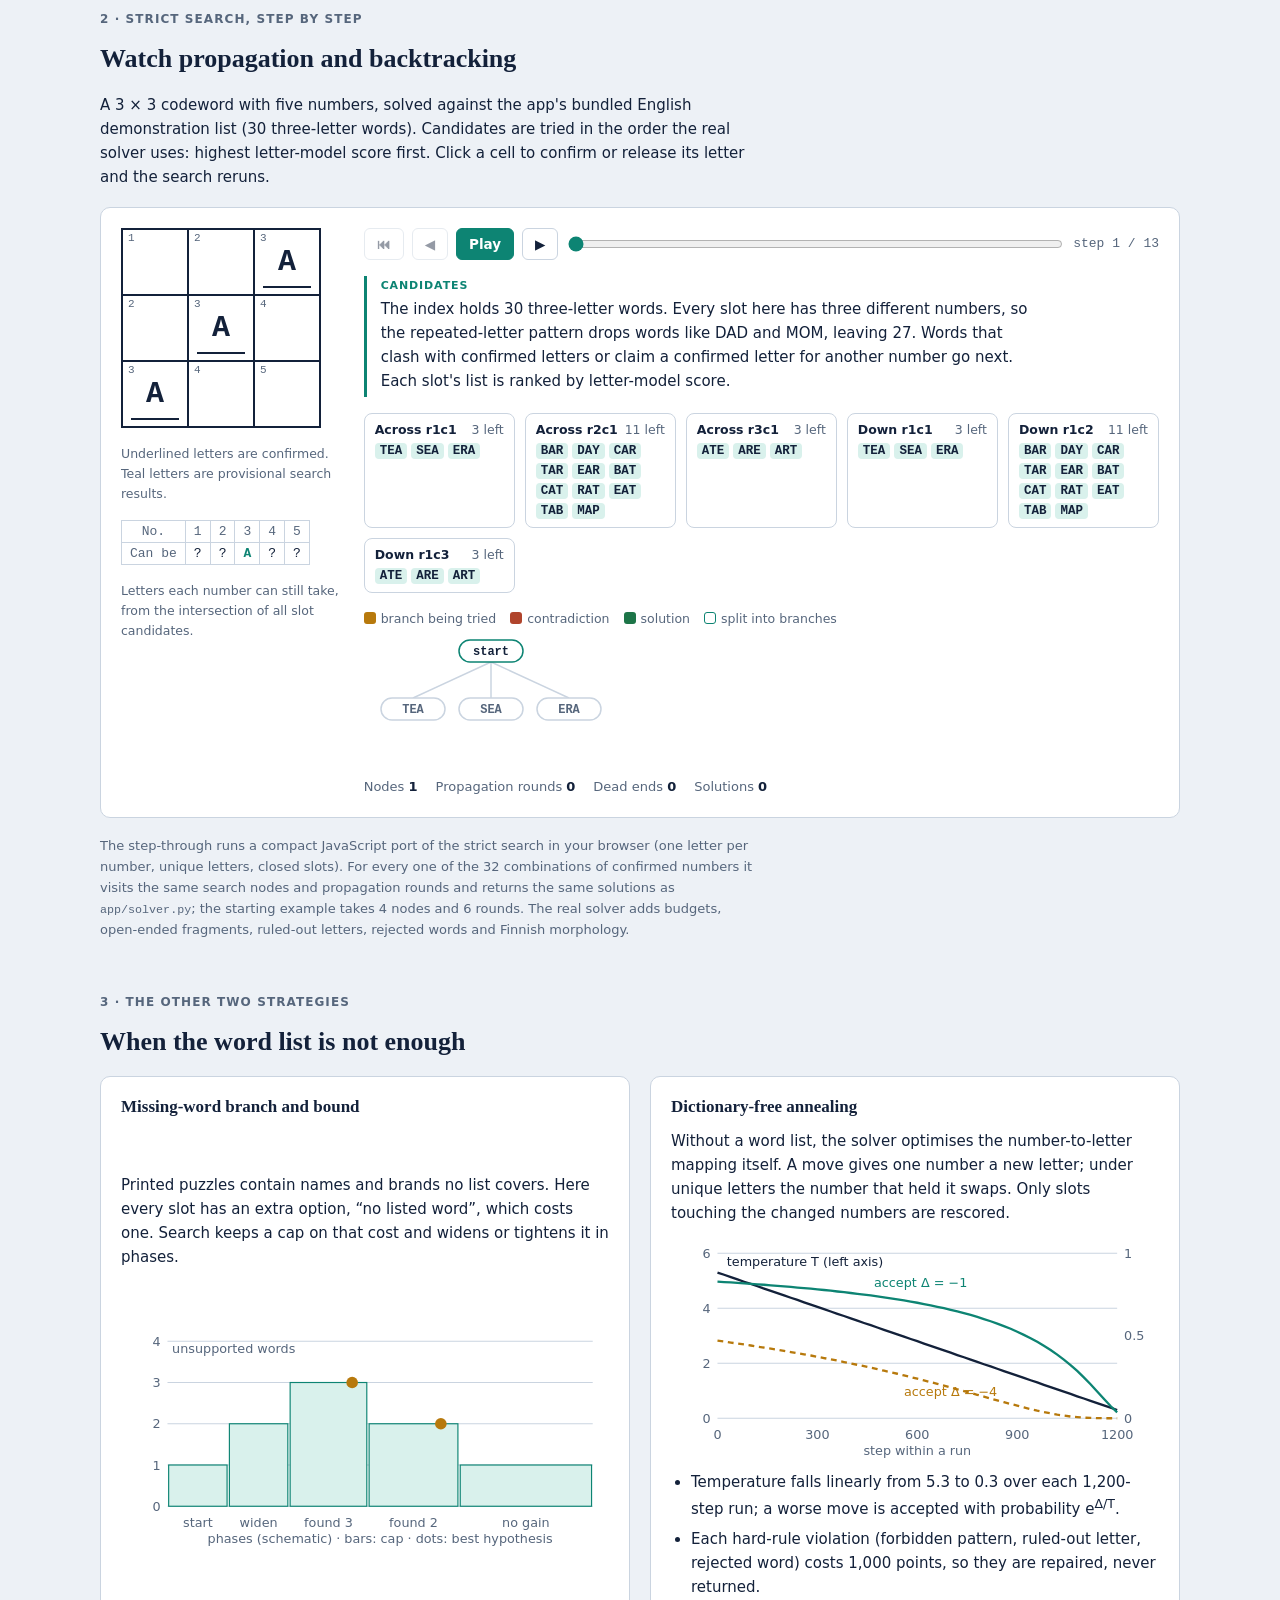
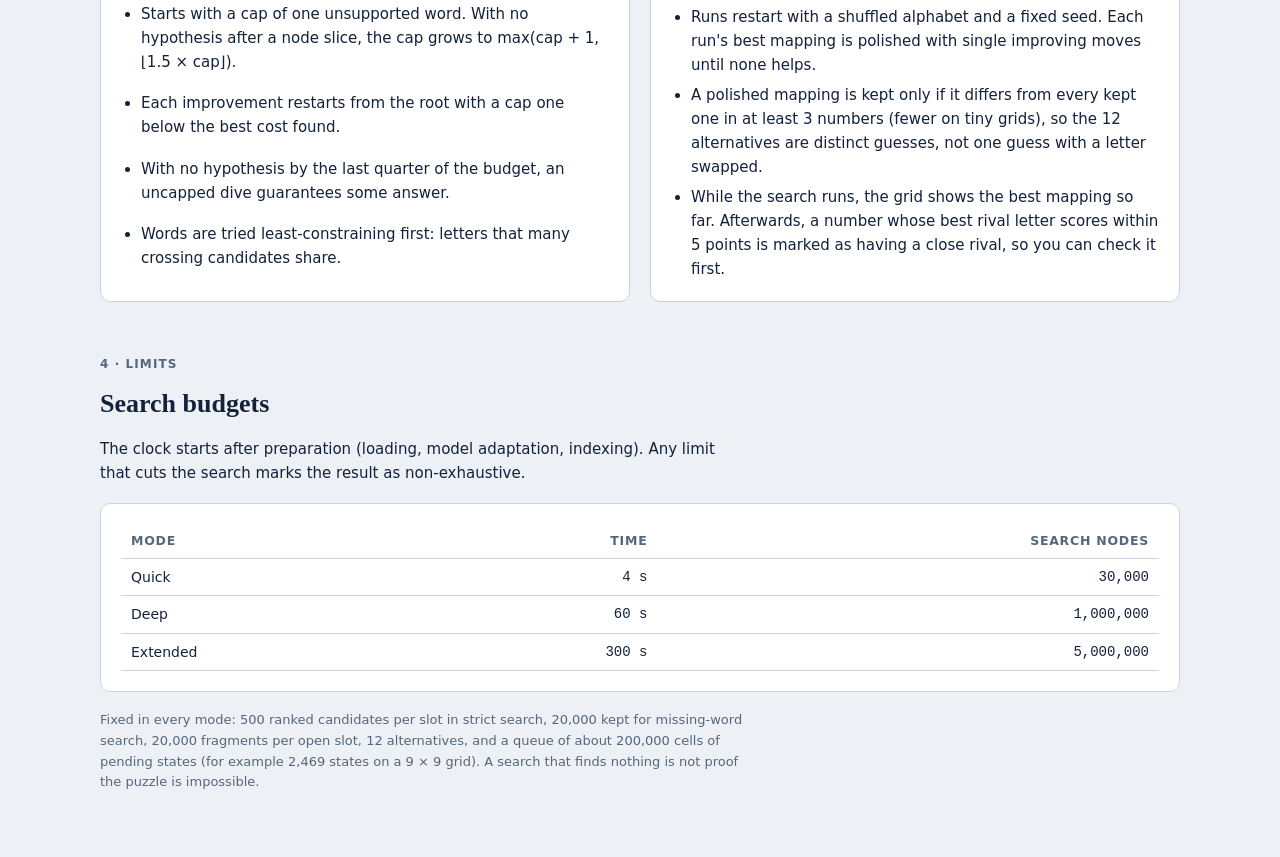
==== commit fa8ddb66: "Add a full-size showcase, live search preview and close-rival marks - Full-size showcase: an origina" ====
--- a/static/how-it-works.html
+++ b/static/how-it-works.html
@@ -202,6 +202,7 @@
         <li>Each hard-rule violation (forbidden pattern, ruled-out letter, rejected word) costs <span data-fact="violationPenalty">1,000</span> points, so they are repaired, never returned.</li>
         <li>Runs restart with a shuffled alphabet and a fixed seed. Each run's best mapping is polished with single improving moves until none helps.</li>
         <li>A polished mapping is kept only if it differs from every kept one in at least <span data-fact="MIN_MAPPING_DISTANCE">3</span> numbers (fewer on tiny grids), so the <span data-fact="MAX_SOLUTIONS">12</span> alternatives are distinct guesses, not one guess with a letter swapped.</li>
+        <li>While the search runs, the grid shows the best mapping so far. Afterwards, a number whose best rival letter scores within <span data-fact="WEAK_MARGIN">5</span> points is marked as having a close rival, so you can check it first.</li>
       </ul>
     </div>
   </div>
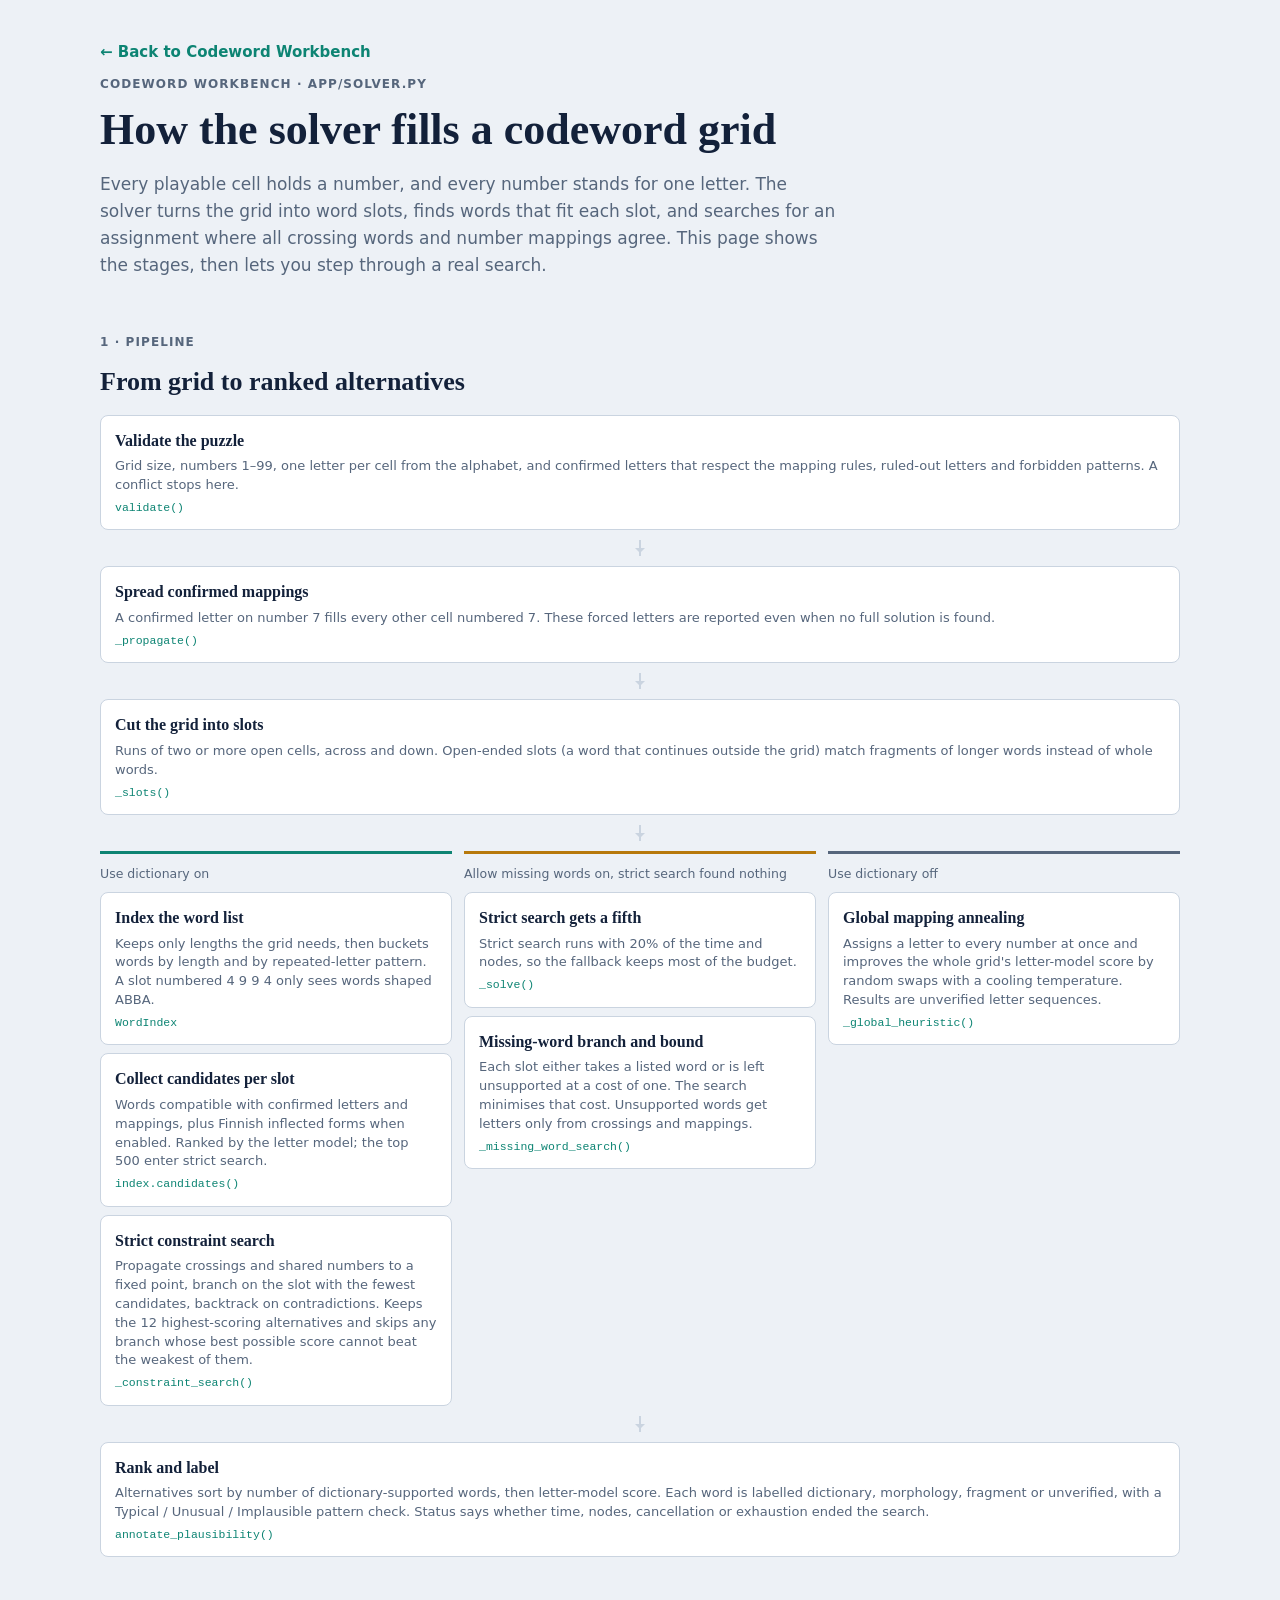
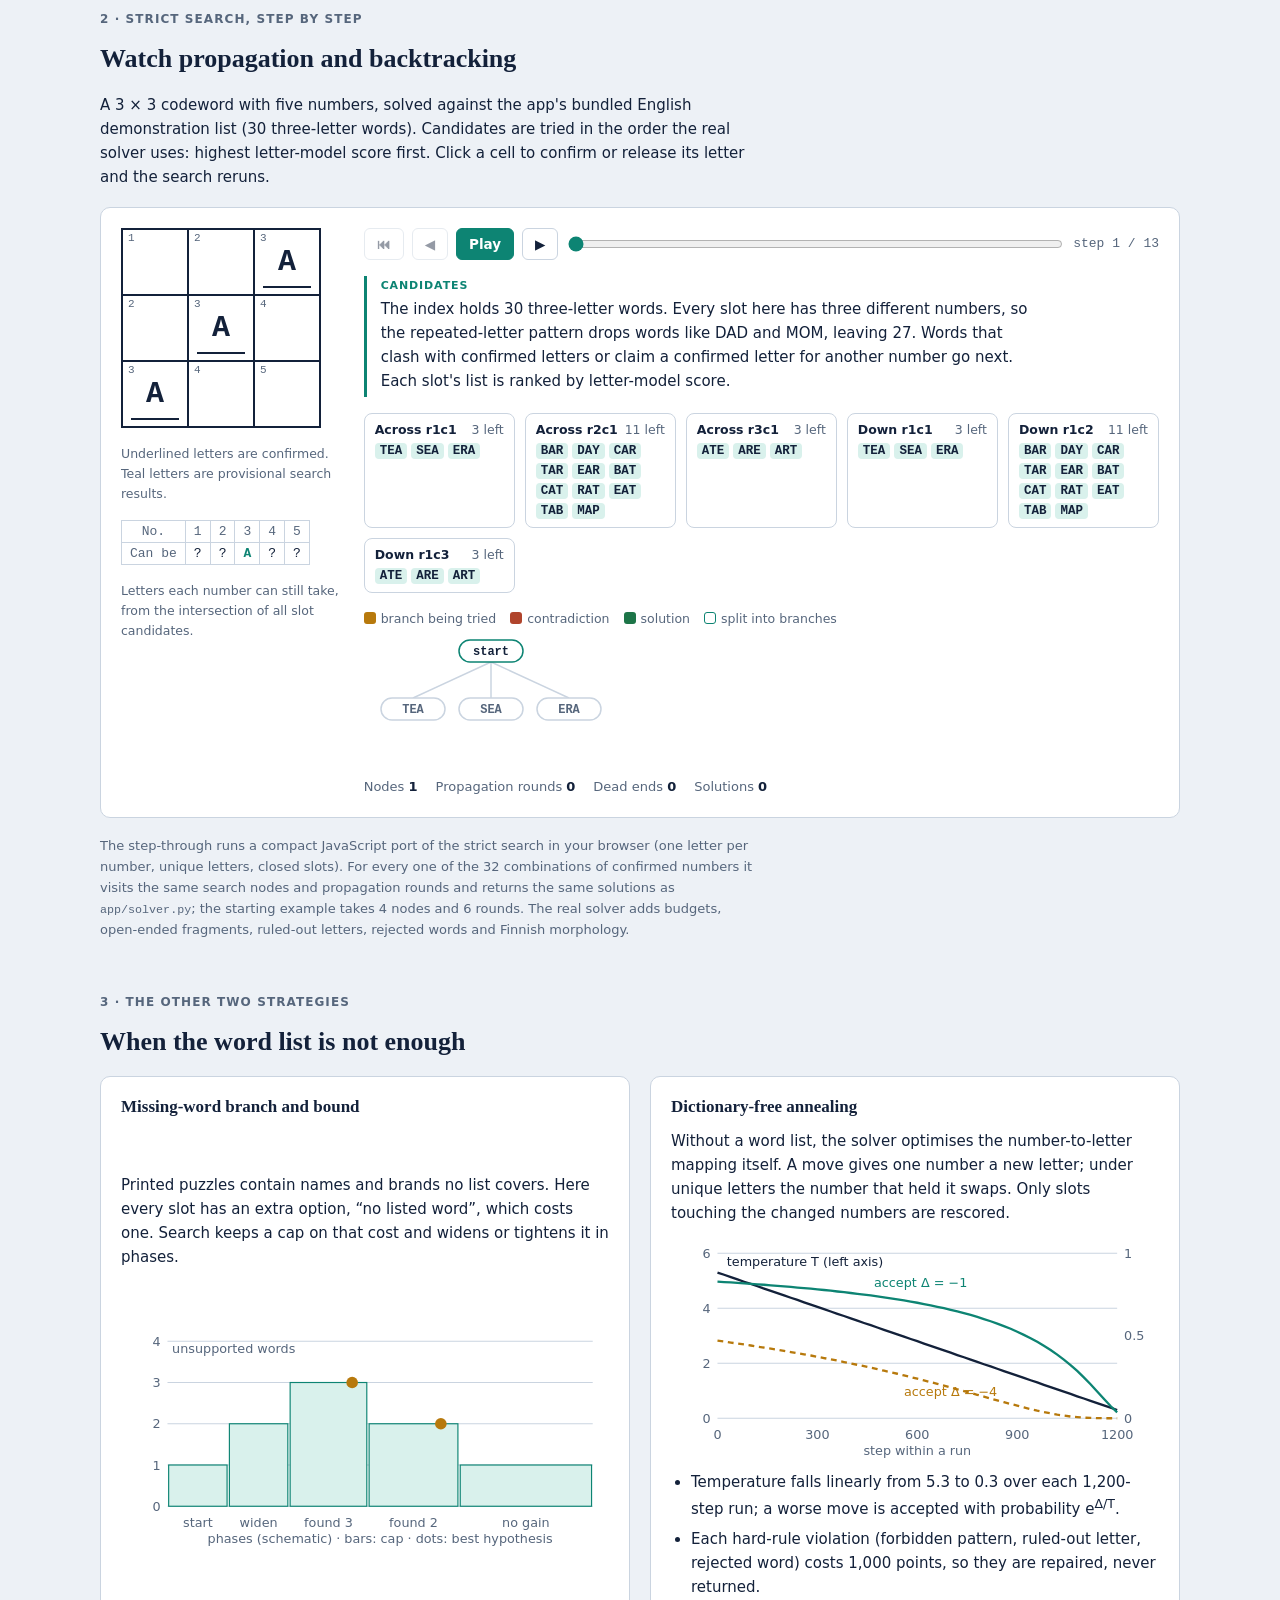
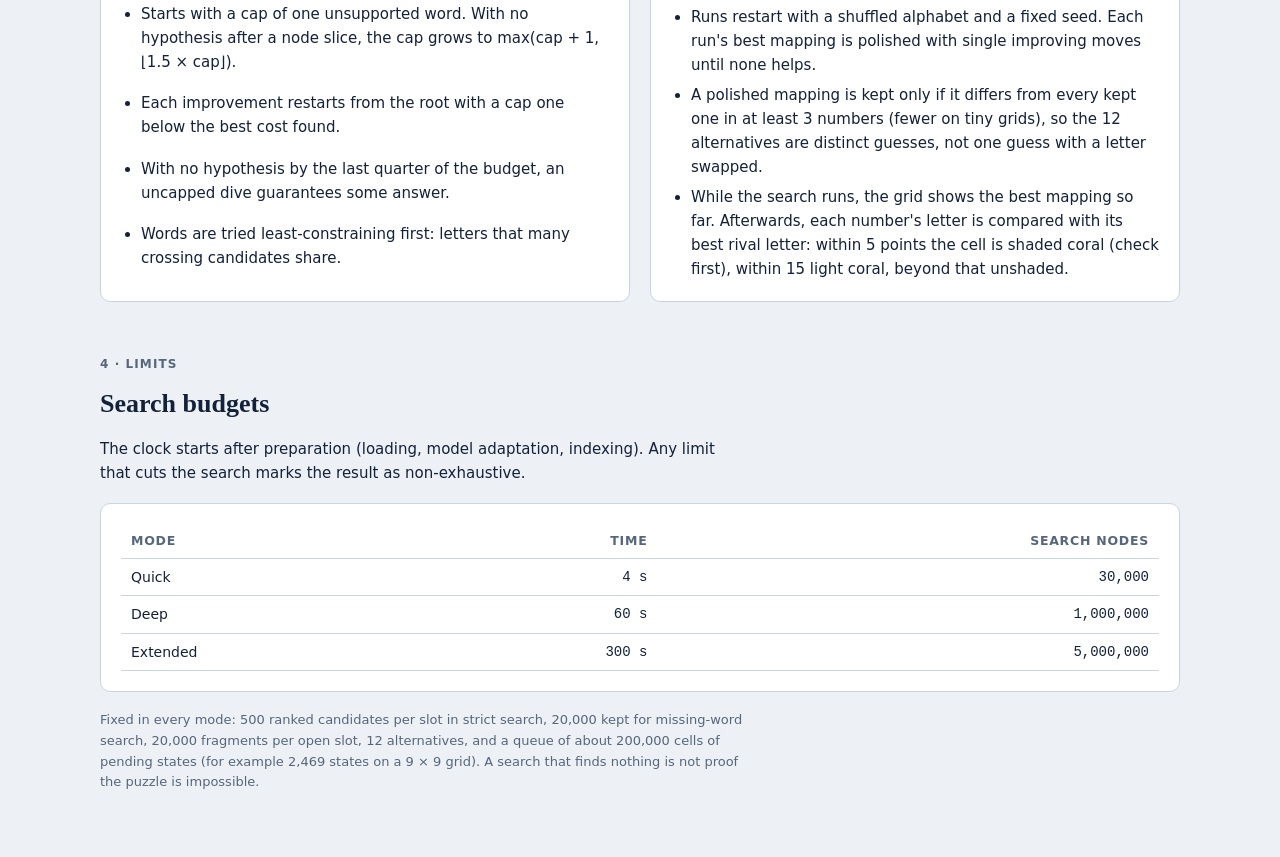
==== commit 930a6a28: "Shade every letter by how sure the search is, live while searching Dictionary-free alternatives now " ====
--- a/static/how-it-works.html
+++ b/static/how-it-works.html
@@ -202,7 +202,7 @@
         <li>Each hard-rule violation (forbidden pattern, ruled-out letter, rejected word) costs <span data-fact="violationPenalty">1,000</span> points, so they are repaired, never returned.</li>
         <li>Runs restart with a shuffled alphabet and a fixed seed. Each run's best mapping is polished with single improving moves until none helps.</li>
         <li>A polished mapping is kept only if it differs from every kept one in at least <span data-fact="MIN_MAPPING_DISTANCE">3</span> numbers (fewer on tiny grids), so the <span data-fact="MAX_SOLUTIONS">12</span> alternatives are distinct guesses, not one guess with a letter swapped.</li>
-        <li>While the search runs, the grid shows the best mapping so far. Afterwards, a number whose best rival letter scores within <span data-fact="WEAK_MARGIN">5</span> points is marked as having a close rival, so you can check it first.</li>
+        <li>While the search runs, the grid shows the best mapping so far. Afterwards, each number's letter is compared with its best rival letter: within <span data-fact="CLOSE_MARGIN">5</span> points the cell is shaded coral (check first), within <span data-fact="CLEAR_MARGIN">15</span> light coral, beyond that unshaded.</li>
       </ul>
     </div>
   </div>
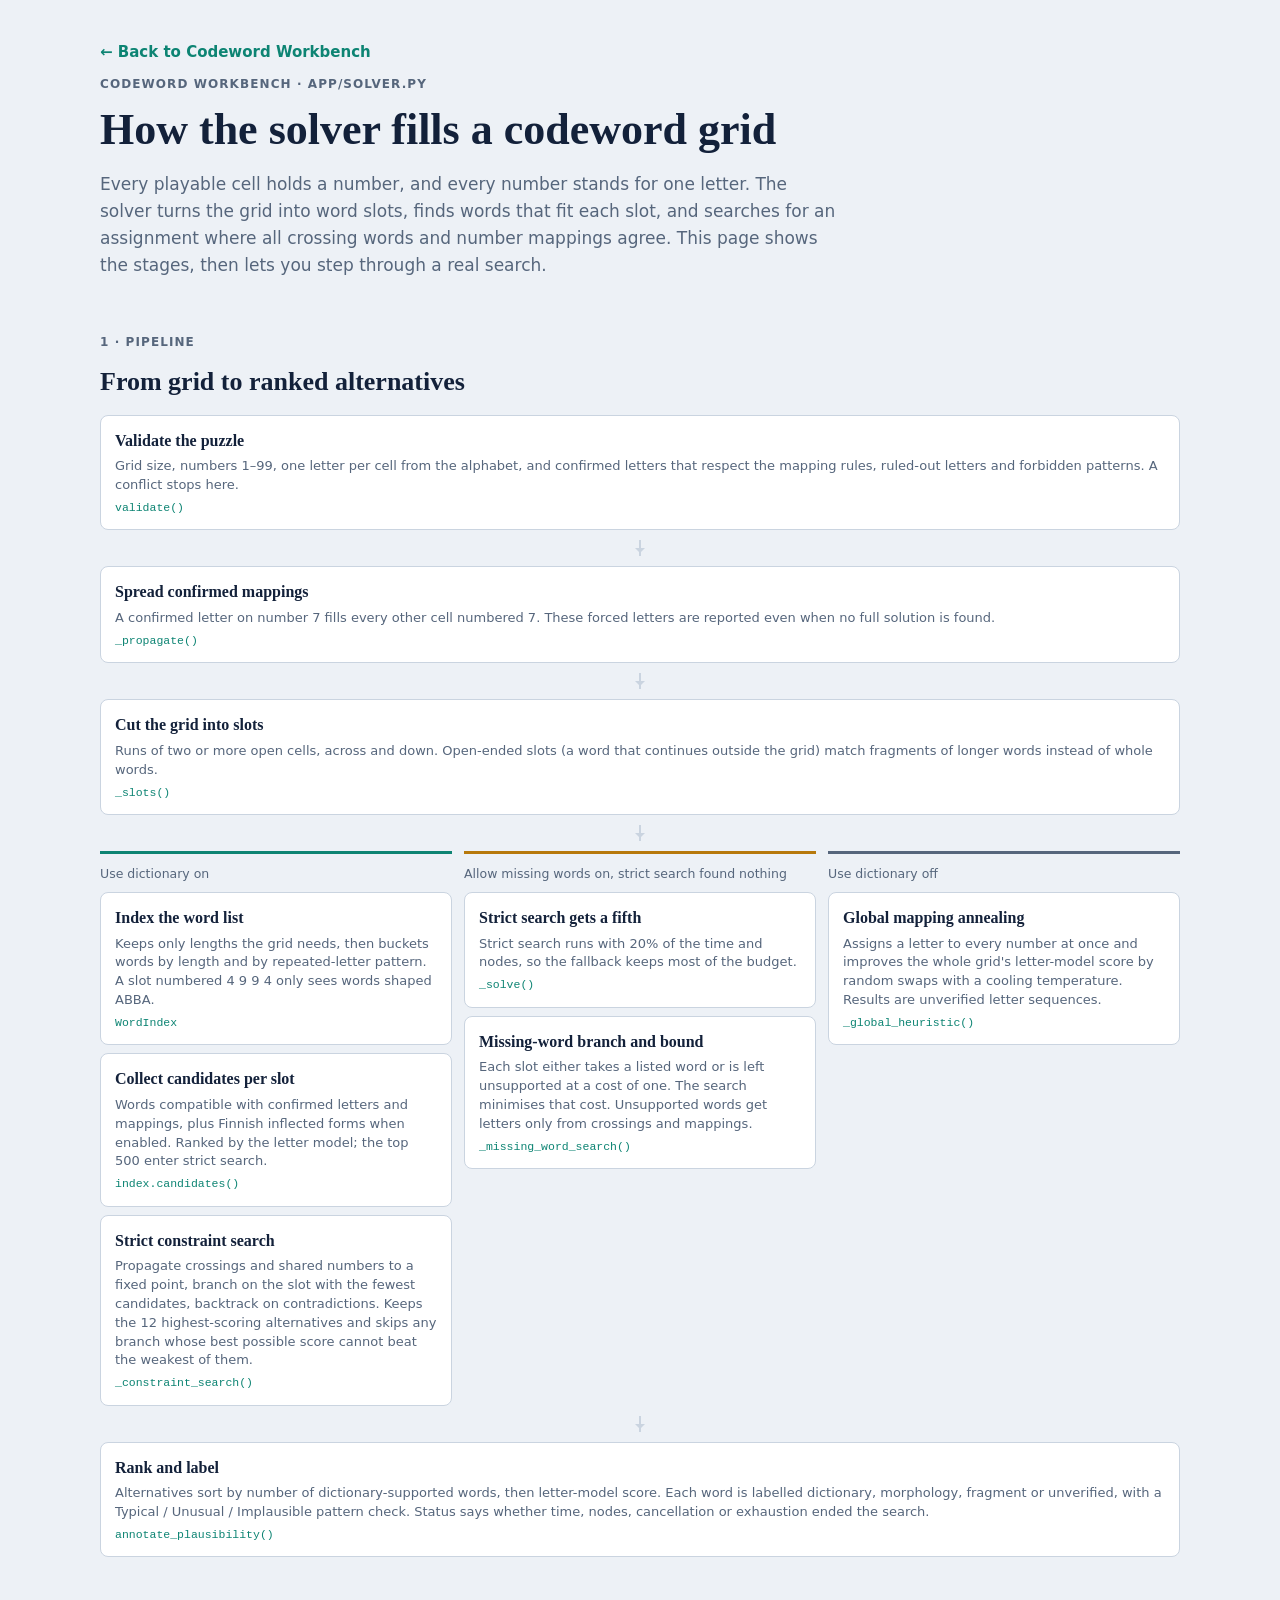
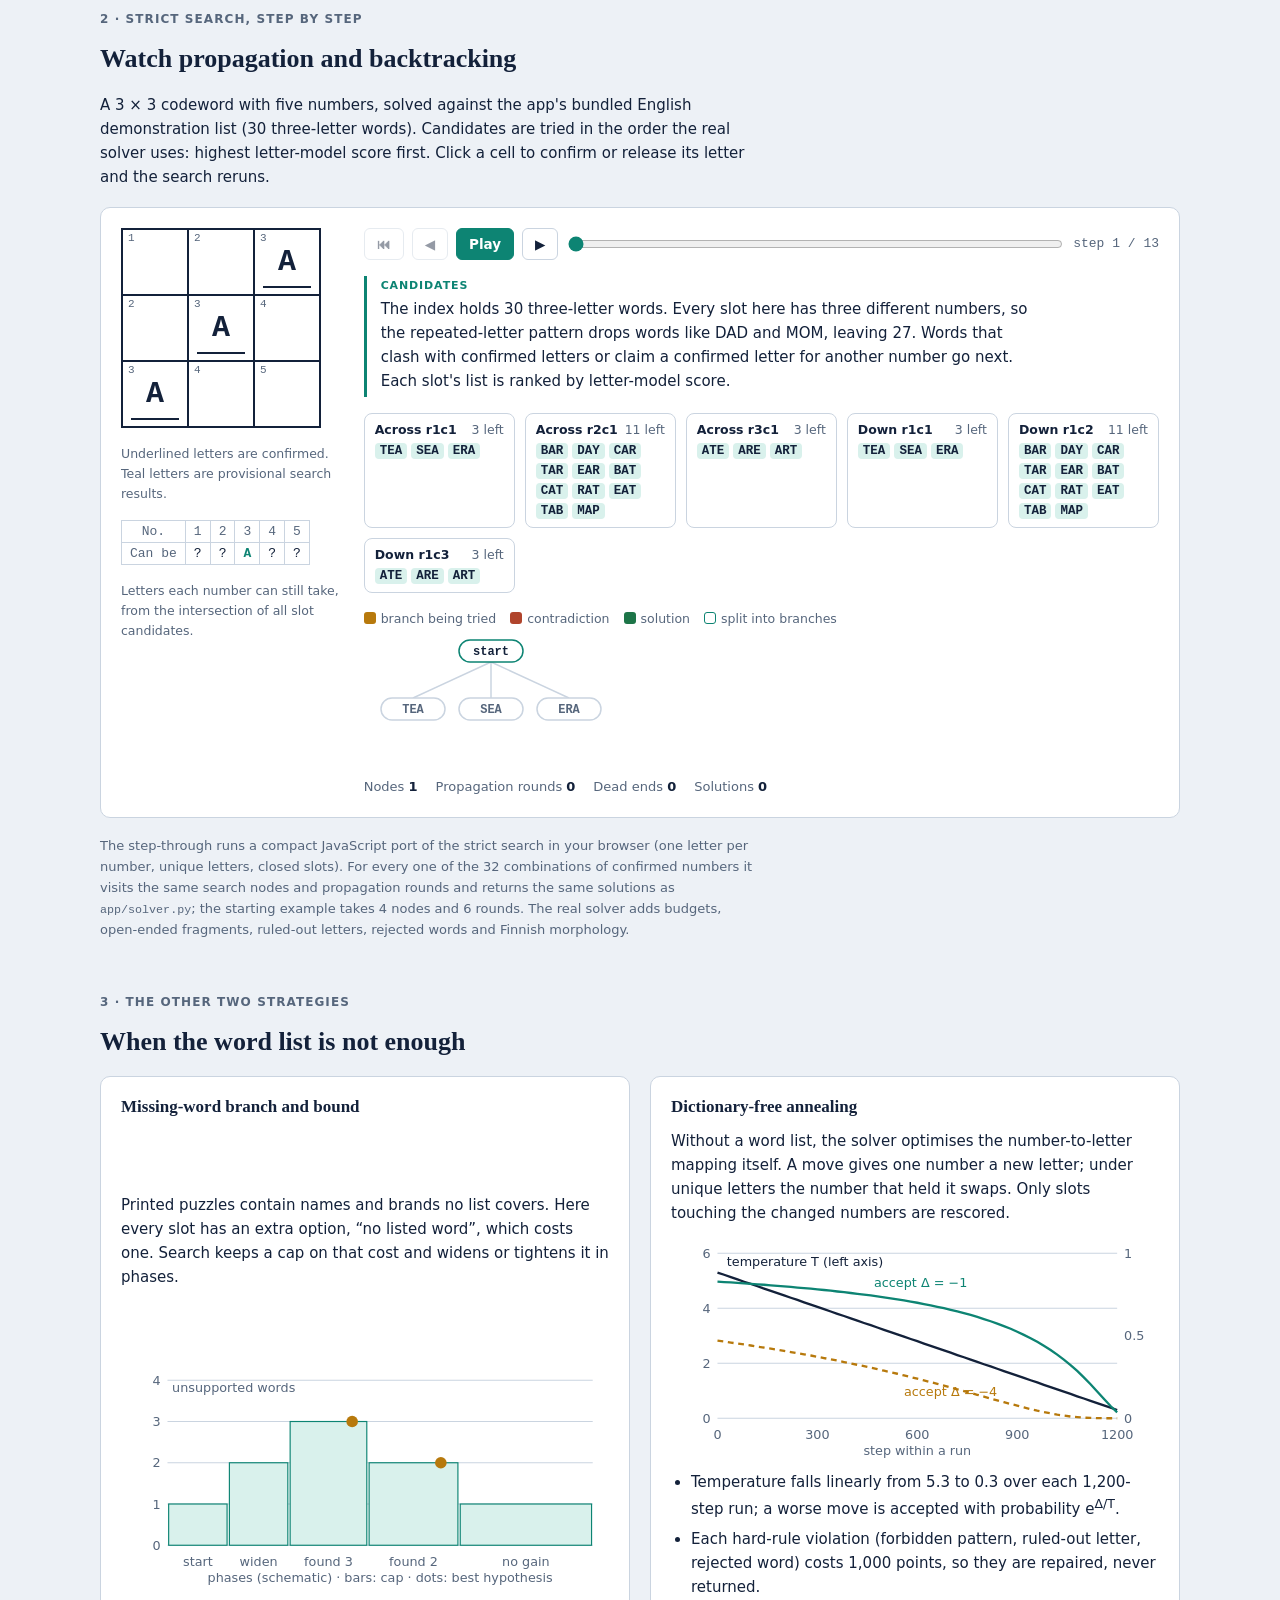
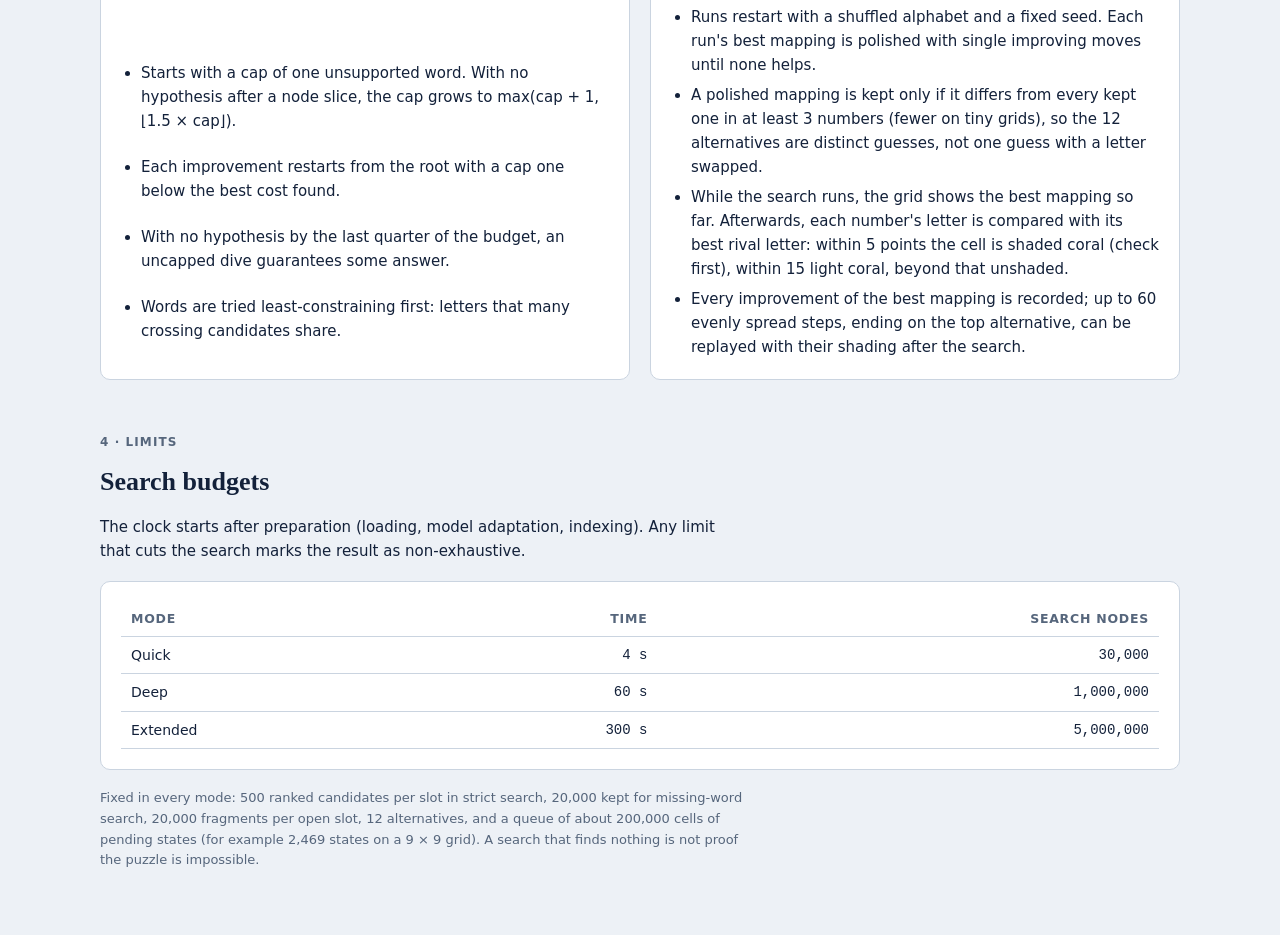
==== commit d2a43456: "Replay how a dictionary-free search settled The solver records every improvement of the best mapping" ====
--- a/static/how-it-works.html
+++ b/static/how-it-works.html
@@ -203,6 +203,7 @@
         <li>Runs restart with a shuffled alphabet and a fixed seed. Each run's best mapping is polished with single improving moves until none helps.</li>
         <li>A polished mapping is kept only if it differs from every kept one in at least <span data-fact="MIN_MAPPING_DISTANCE">3</span> numbers (fewer on tiny grids), so the <span data-fact="MAX_SOLUTIONS">12</span> alternatives are distinct guesses, not one guess with a letter swapped.</li>
         <li>While the search runs, the grid shows the best mapping so far. Afterwards, each number's letter is compared with its best rival letter: within <span data-fact="CLOSE_MARGIN">5</span> points the cell is shaded coral (check first), within <span data-fact="CLEAR_MARGIN">15</span> light coral, beyond that unshaded.</li>
+        <li>Every improvement of the best mapping is recorded; up to <span data-fact="REPLAY_FRAMES">60</span> evenly spread steps, ending on the top alternative, can be replayed with their shading after the search.</li>
       </ul>
     </div>
   </div>
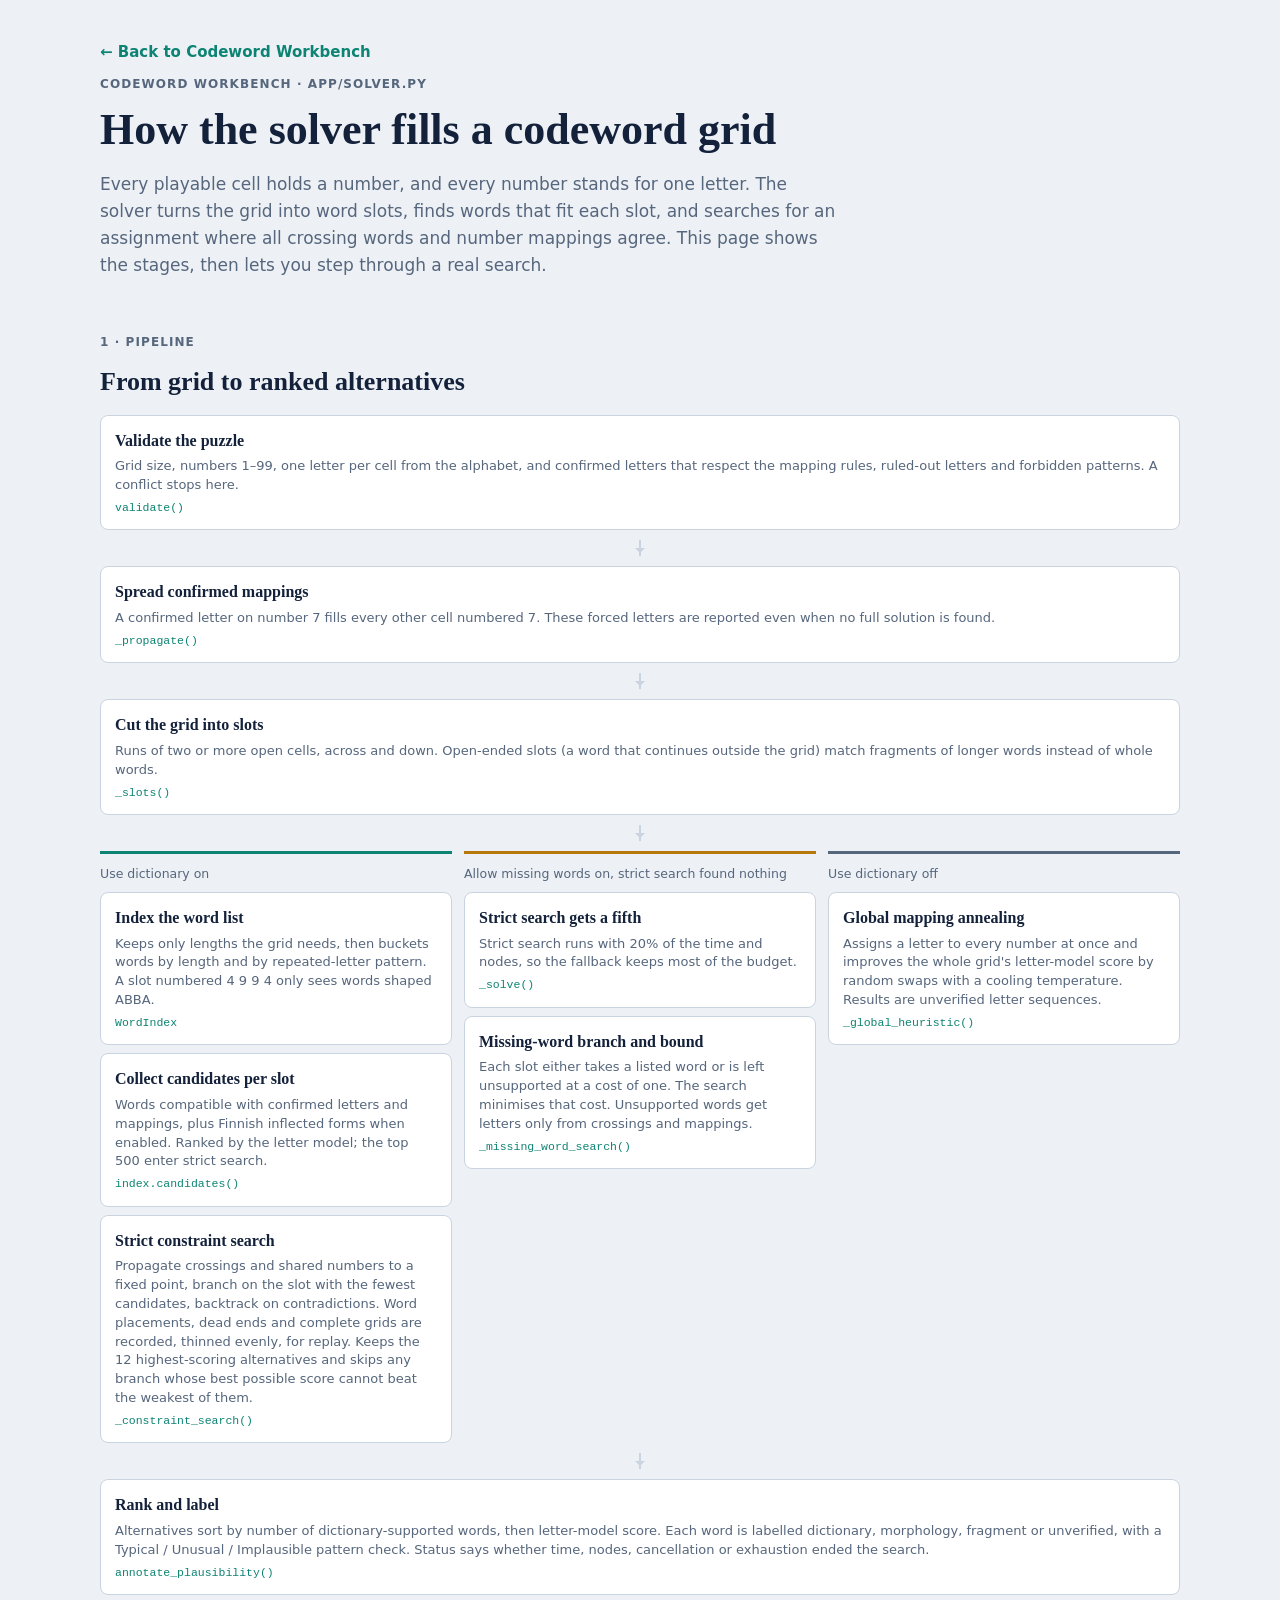
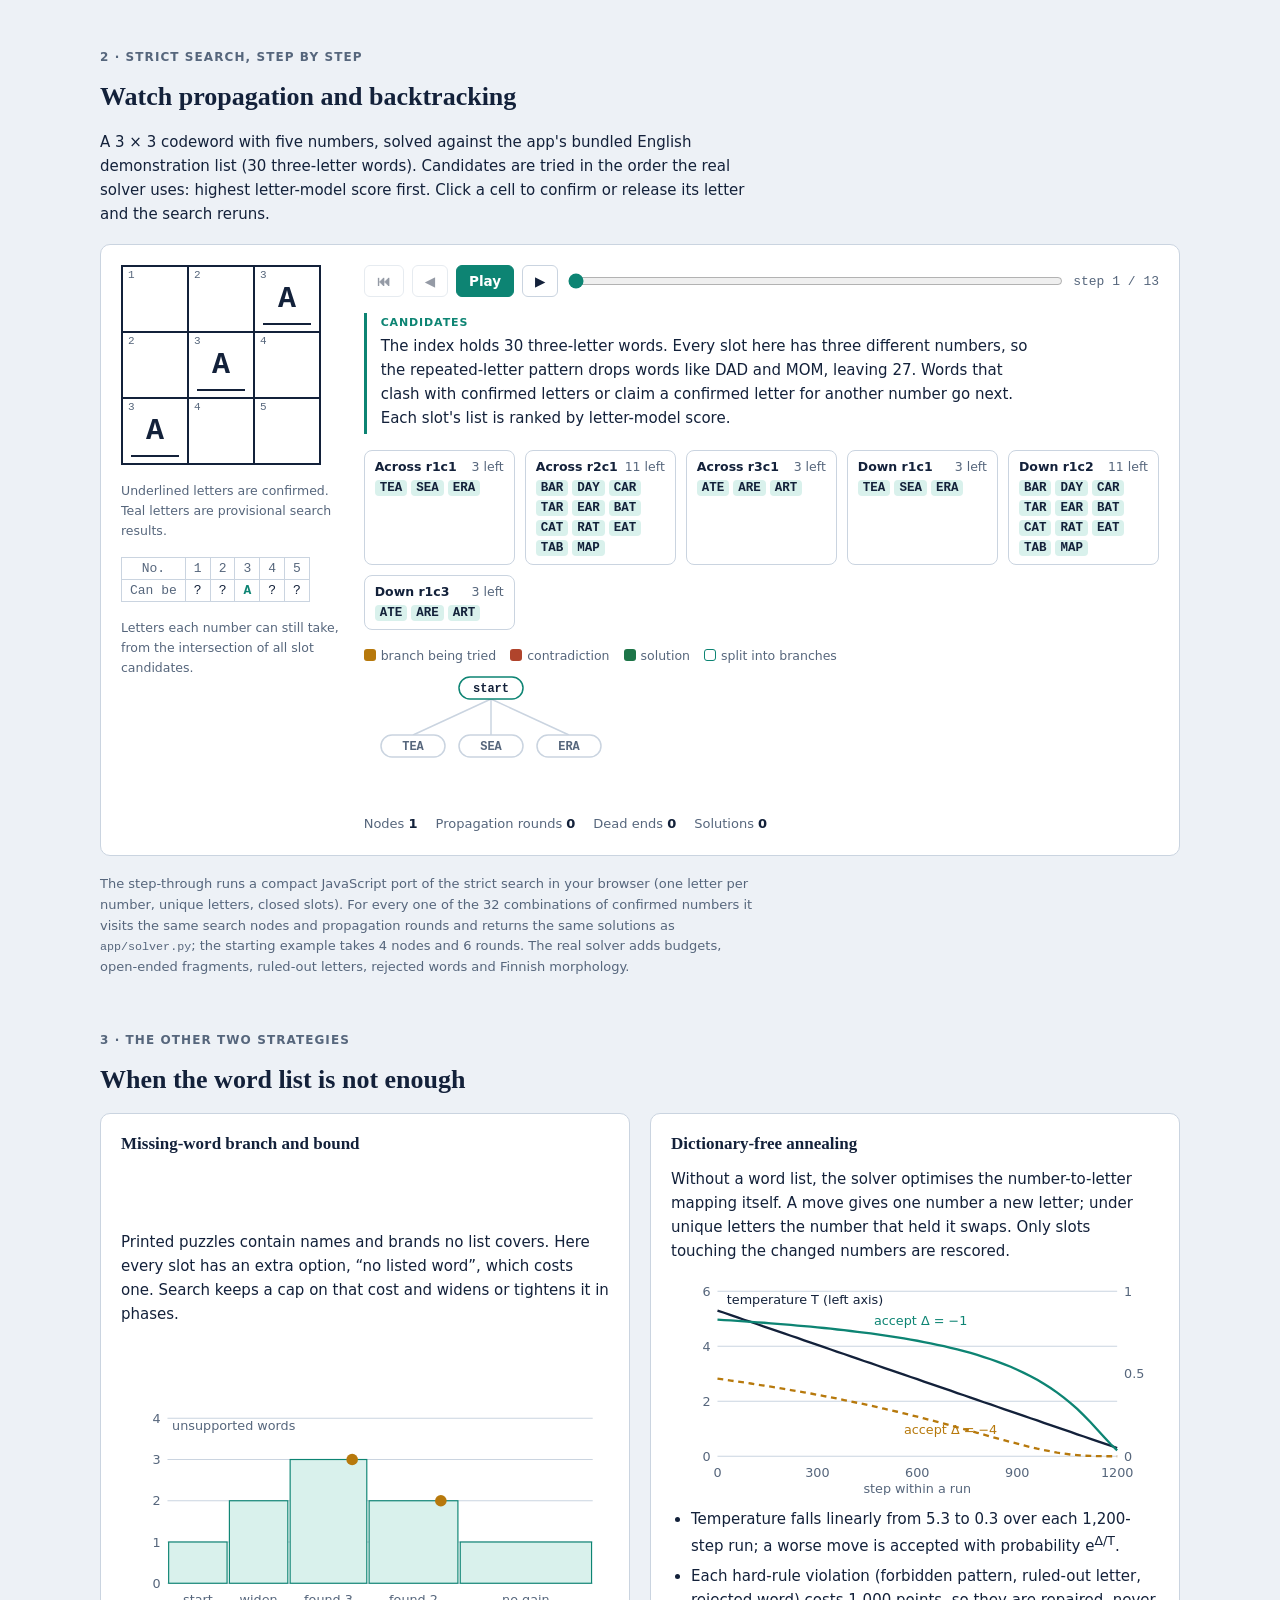
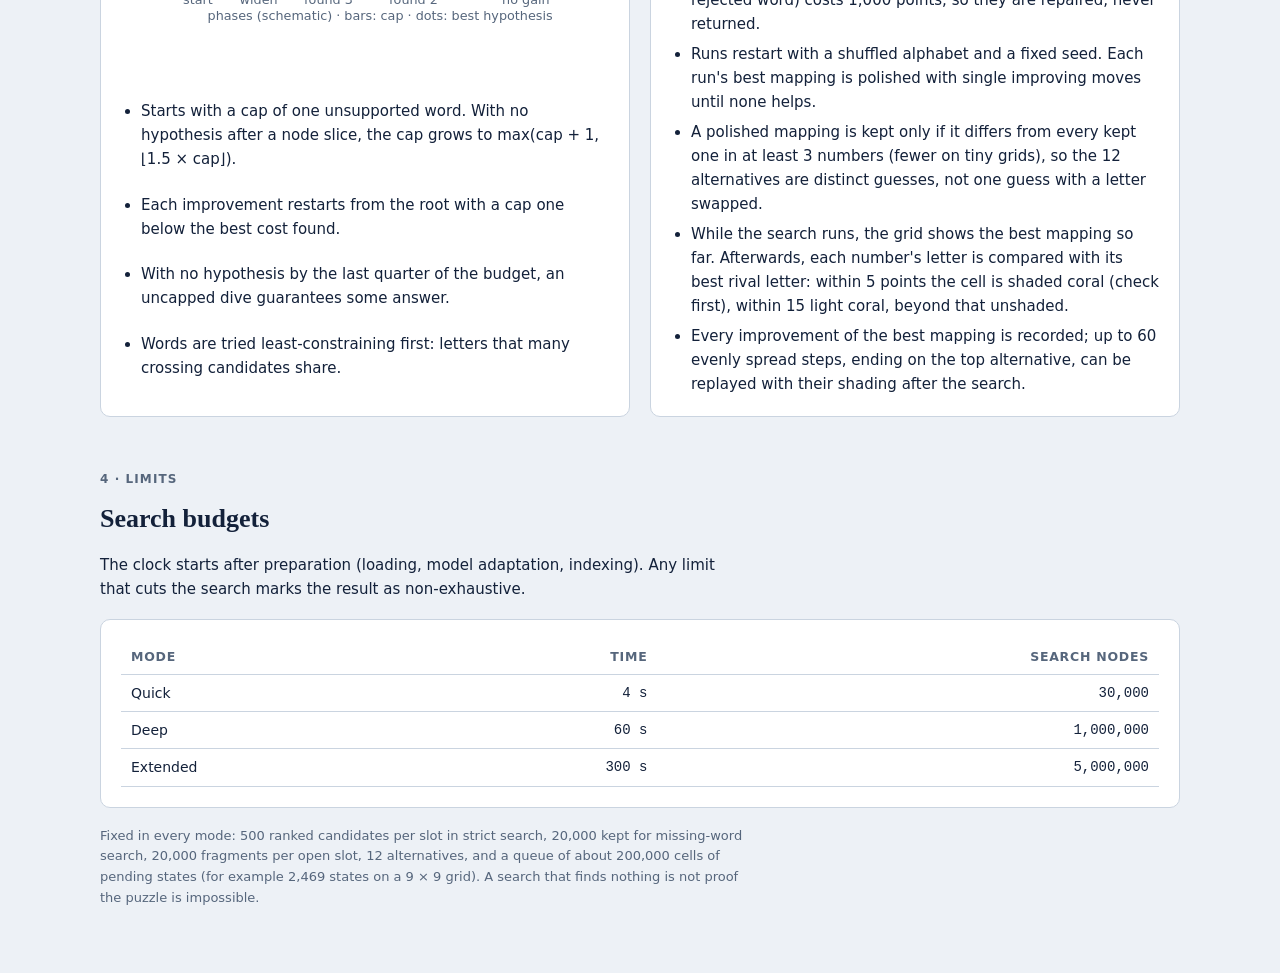
==== commit aa44d4a1: "Guided demo, sample printed page and replay for dictionary searches - Watch it solve: imports a samp" ====
--- a/static/how-it-works.html
+++ b/static/how-it-works.html
@@ -129,7 +129,7 @@
         <span class="cond">Use dictionary on</span>
         <div class="stage"><b>Index the word list</b><small>Keeps only lengths the grid needs, then buckets words by length and by repeated-letter pattern. A slot numbered 4 9 9 4 only sees words shaped ABBA.</small><span class="fn">WordIndex</span></div>
         <div class="stage"><b>Collect candidates per slot</b><small>Words compatible with confirmed letters and mappings, plus Finnish inflected forms when enabled. Ranked by the letter model; the top <span data-fact="MAX_CANDIDATES">500</span> enter strict search.</small><span class="fn">index.candidates()</span></div>
-        <div class="stage"><b>Strict constraint search</b><small>Propagate crossings and shared numbers to a fixed point, branch on the slot with the fewest candidates, backtrack on contradictions. Keeps the <span data-fact="MAX_SOLUTIONS">12</span> highest-scoring alternatives and skips any branch whose best possible score cannot beat the weakest of them.</small><span class="fn">_constraint_search()</span></div>
+        <div class="stage"><b>Strict constraint search</b><small>Propagate crossings and shared numbers to a fixed point, branch on the slot with the fewest candidates, backtrack on contradictions. Word placements, dead ends and complete grids are recorded, thinned evenly, for replay. Keeps the <span data-fact="MAX_SOLUTIONS">12</span> highest-scoring alternatives and skips any branch whose best possible score cannot beat the weakest of them.</small><span class="fn">_constraint_search()</span></div>
       </div>
       <div class="lane" data-k="missing">
         <span class="cond">Allow missing words on, strict search found nothing</span>
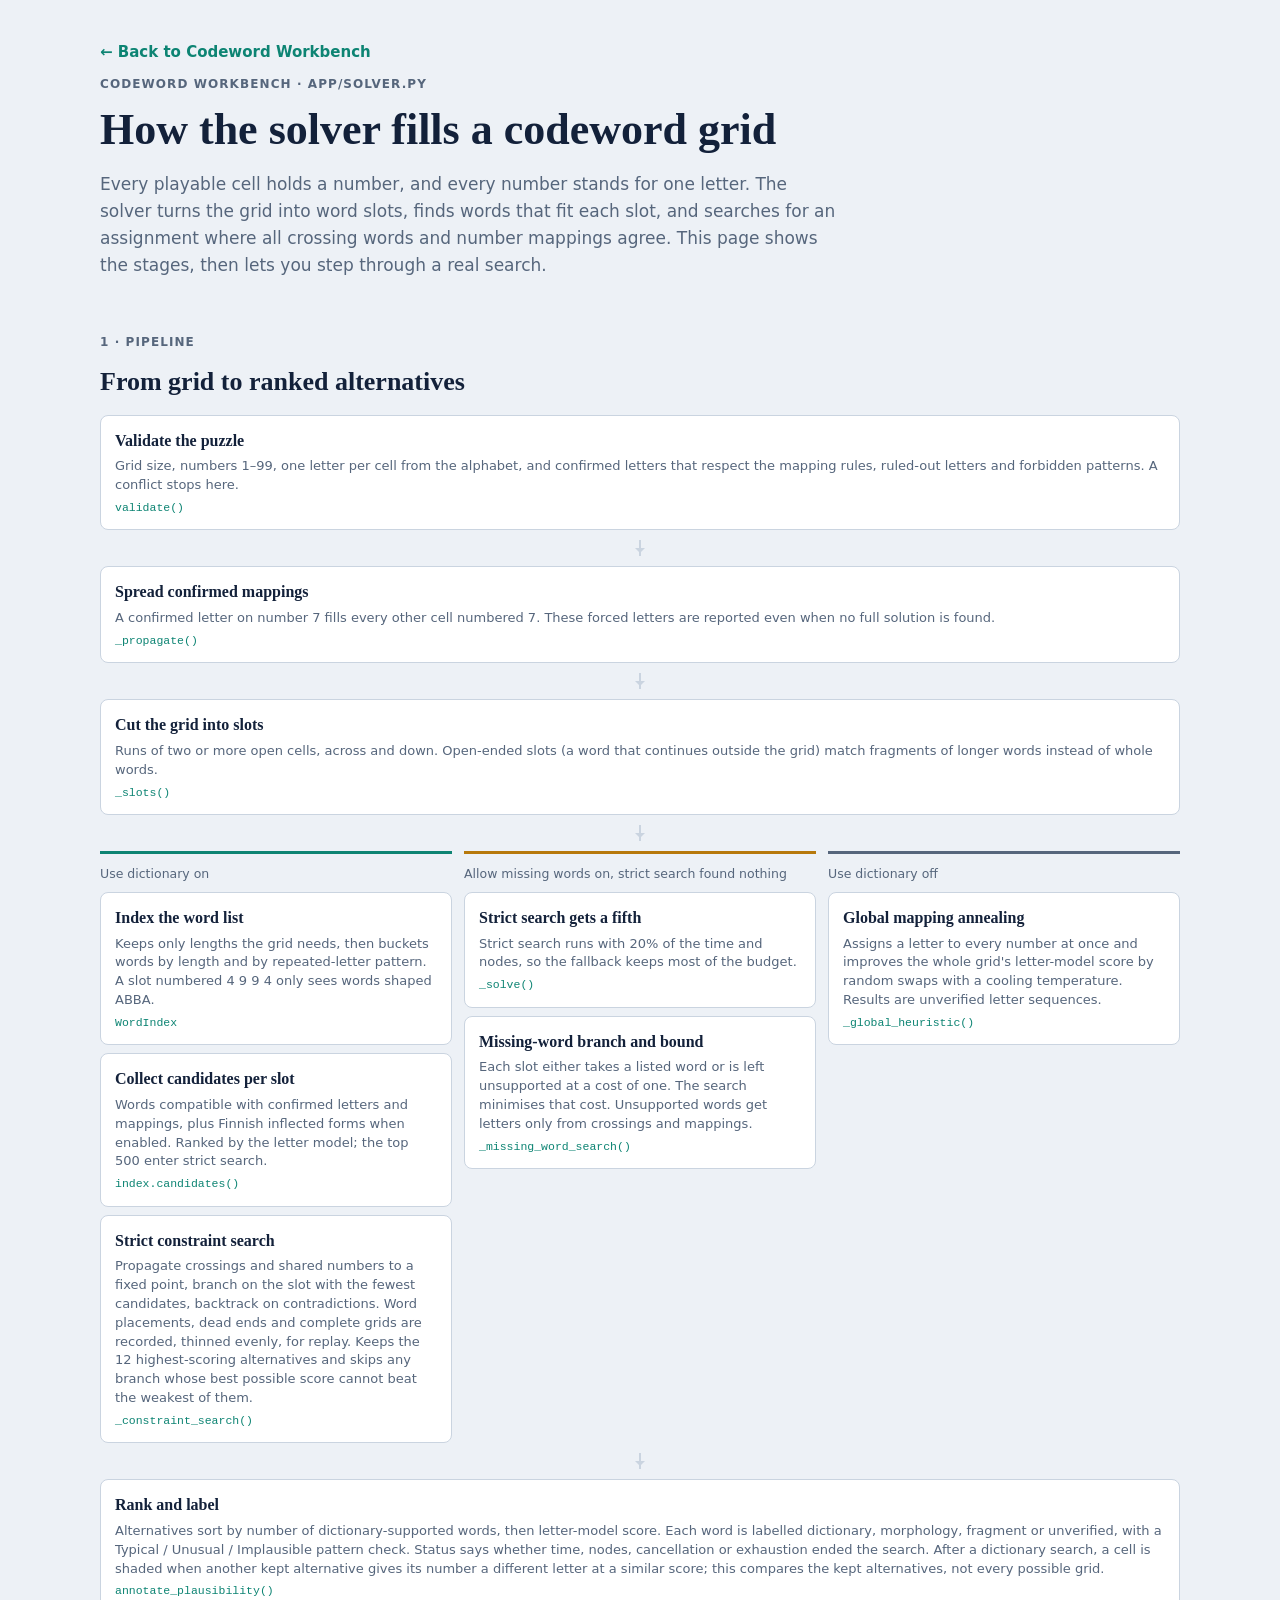
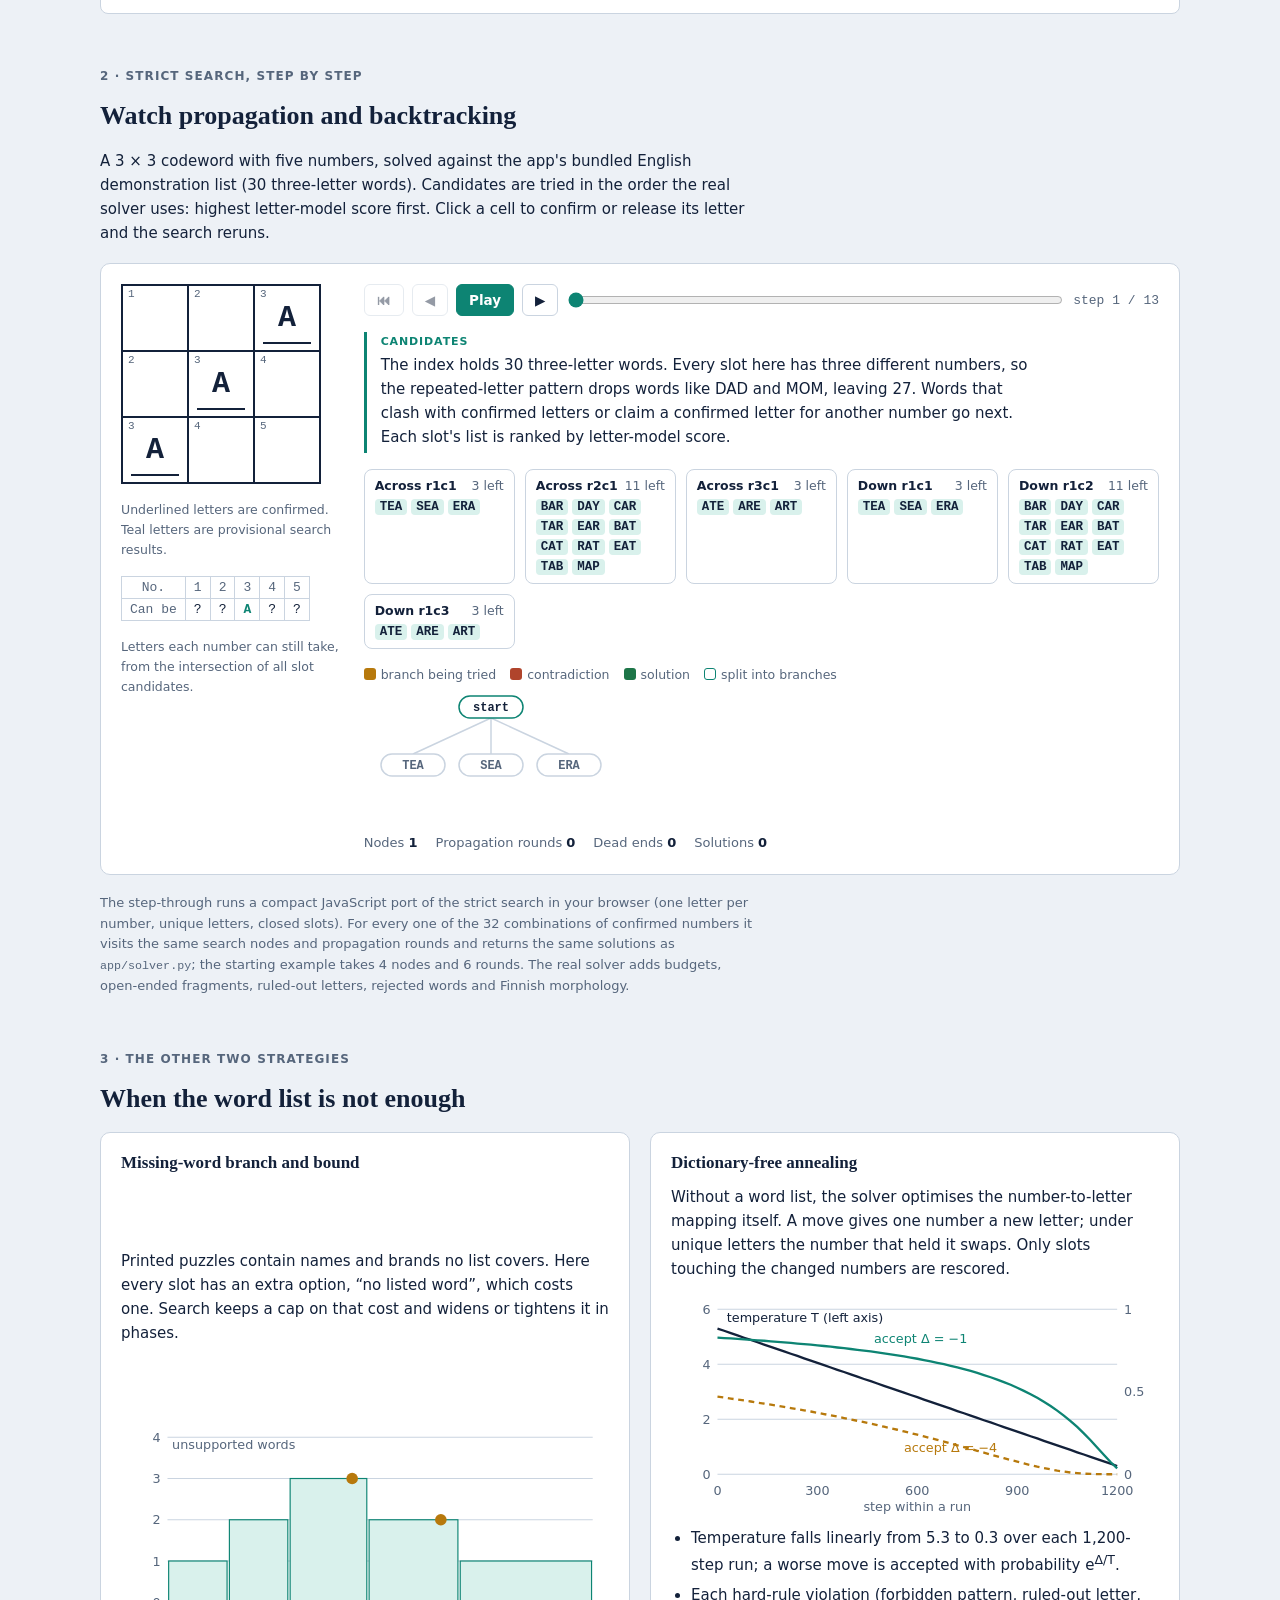
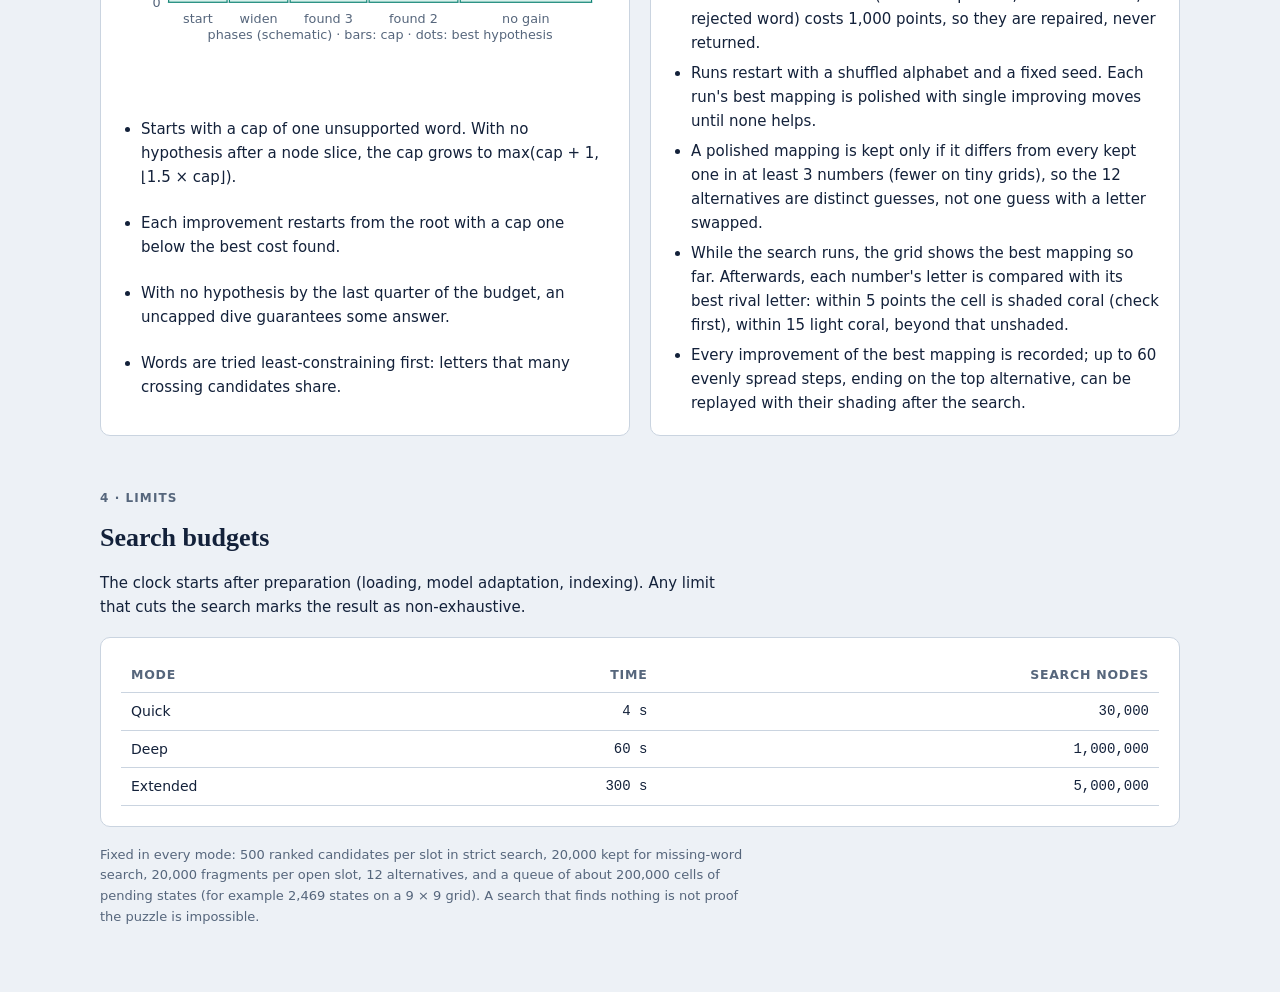
==== commit 3acb9308: "Shade letter certainty after dictionary searches too Certainty shading relied on per-number margins " ====
--- a/static/how-it-works.html
+++ b/static/how-it-works.html
@@ -142,7 +142,7 @@
       </div>
     </div>
     <div class="down"></div>
-    <div class="stage"><b>Rank and label</b><small>Alternatives sort by number of dictionary-supported words, then letter-model score. Each word is labelled dictionary, morphology, fragment or unverified, with a Typical / Unusual / Implausible pattern check. Status says whether time, nodes, cancellation or exhaustion ended the search.</small><span class="fn">annotate_plausibility()</span></div>
+    <div class="stage"><b>Rank and label</b><small>Alternatives sort by number of dictionary-supported words, then letter-model score. Each word is labelled dictionary, morphology, fragment or unverified, with a Typical / Unusual / Implausible pattern check. Status says whether time, nodes, cancellation or exhaustion ended the search. After a dictionary search, a cell is shaded when another kept alternative gives its number a different letter at a similar score; this compares the kept alternatives, not every possible grid.</small><span class="fn">annotate_plausibility()</span></div>
   </div>
 </section>
 
